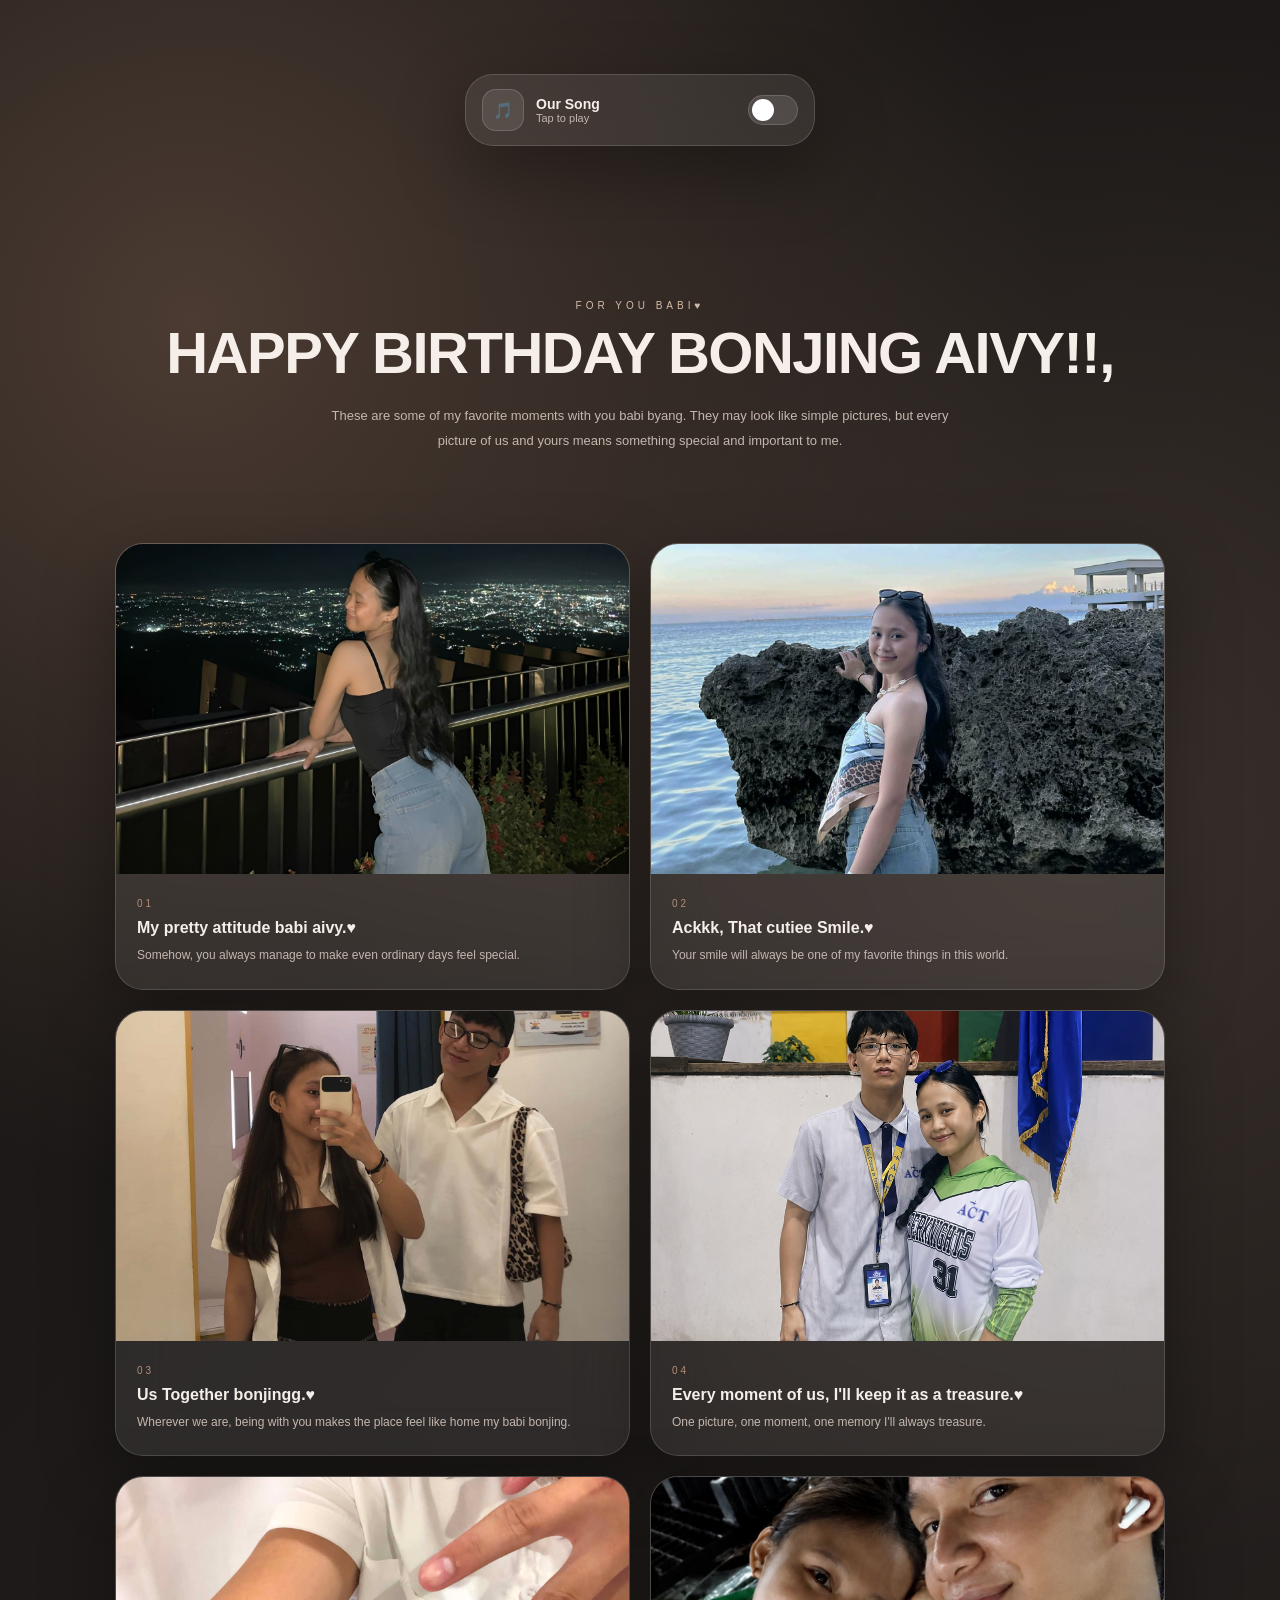
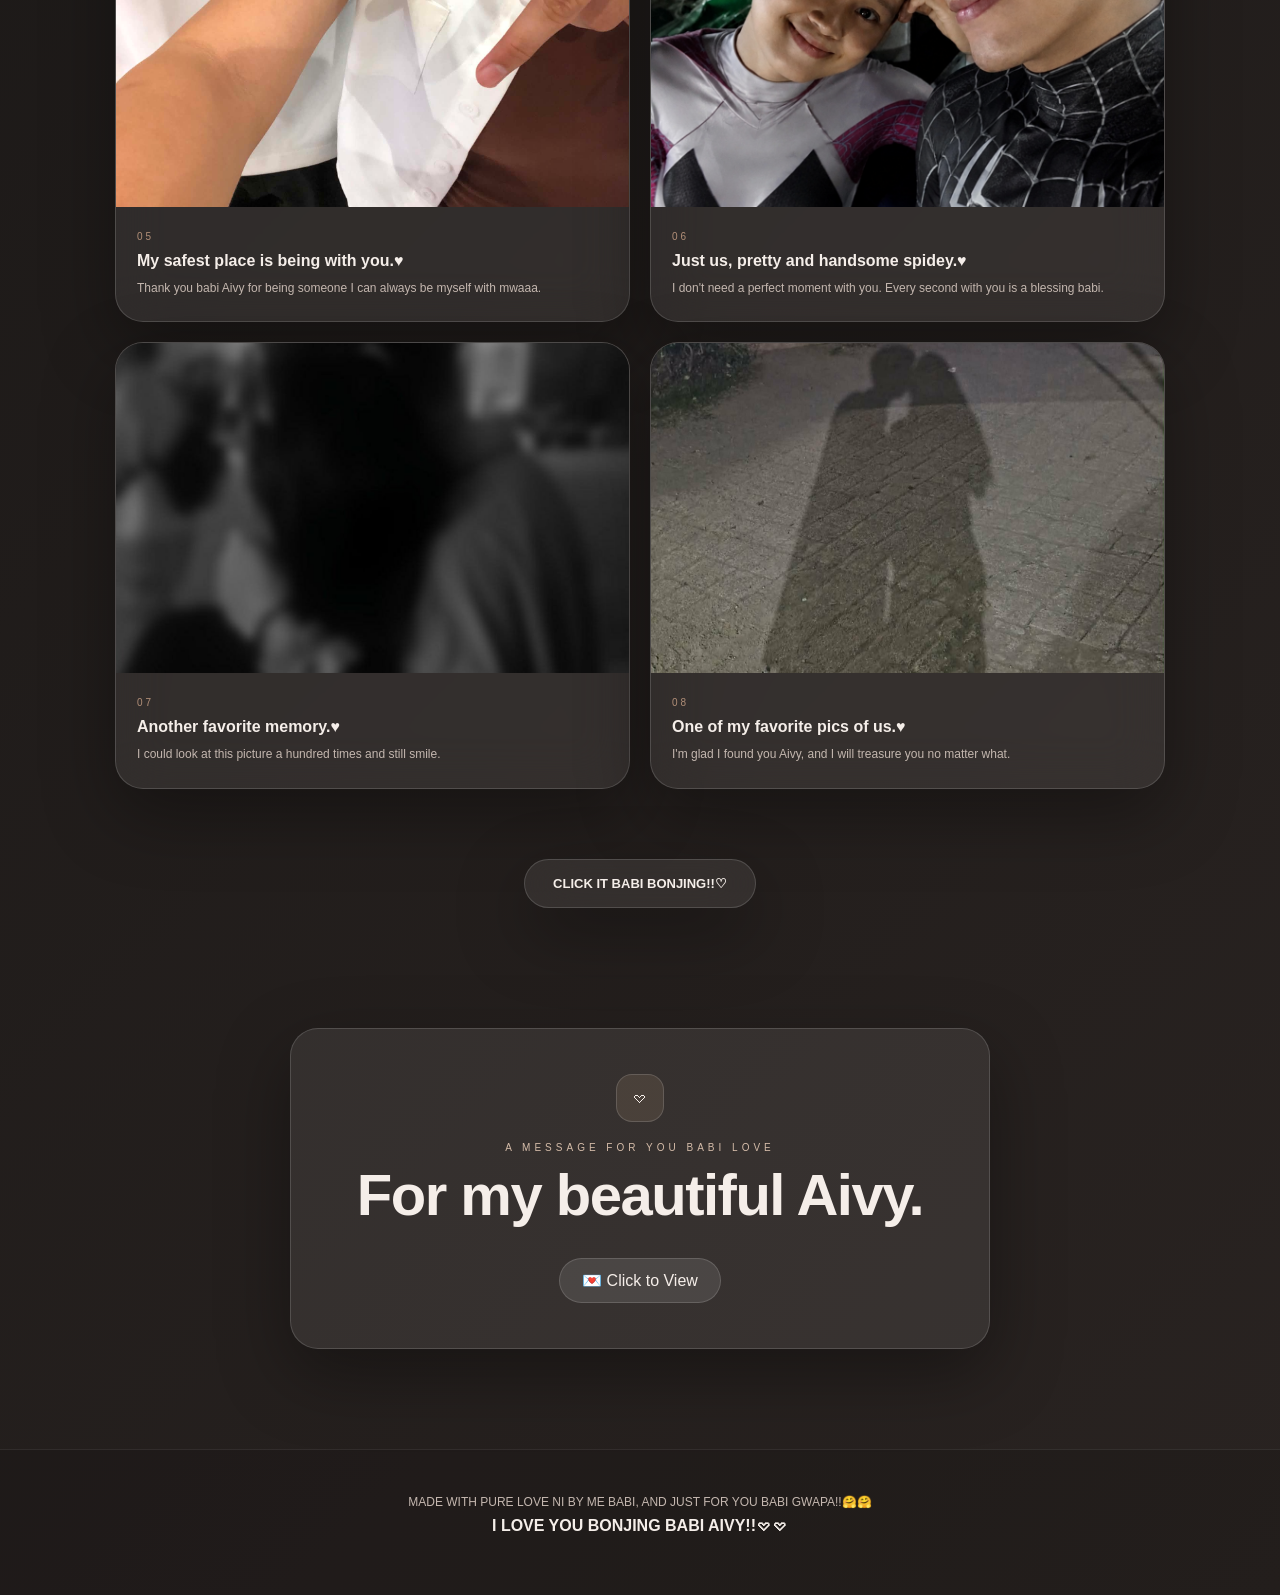
==== dylan_index.html @ 28d7b329 "Update dylan_index.html" ====
<!DOCTYPE html>
<html lang="en">

<head>

    <meta charset="UTF-8">

    <meta name="viewport"
          content="width=device-width, initial-scale=1.0">

    <title>For My Love ❤️</title>

    <link rel="stylesheet" href="style.css">

</head>


<body>

    <!-- FLOATING DECORATIONS -->
    <div class="hearts"></div>
    <div class="flowers"></div>
    <div class="petals"></div>


    <!-- MUSIC -->
    <section class="hero">

        <div class="music-card">

            <div class="music-info">

                <div class="music-icon">
                    🎵
                </div>

                <div class="music-text">

                    <span class="music-label">
                        Our Song
                    </span>

                    <span id="musicStatus"
                          class="music-status">
                        Tap to play
                    </span>

                </div>

            </div>


            <button
                type="button"
                id="musicToggle"
                class="music-toggle"
                aria-label="Play music">

                <span class="toggle-circle"></span>

            </button>

        </div>


        <audio id="music" loop preload="auto">

            <source
                src="palayo_sa_mundo.mp3"
                type="audio/mpeg">

        </audio>

    </section>


    <!-- INTRO -->
    <section class="intro">

        <p class="section-label">
            FOR YOU BABI♥
        </p>


        <h2>
            HAPPY BIRTHDAY BONJING AIVY!!,<br>
            
        </h2>


        <p>
            These are some of my favorite moments with you babi byang.
            They may look like simple pictures, but every picture of us and yours
            means something special and important to me.
        </p>

    </section>


    <!-- MAIN GALLERY -->
    <section class="gallery-section">

        <div class="gallery">


            <article class="photo-card">

                <img src="image8.jpg"
                     alt="Our memory">

                <div class="photo-info">

                    <span>01</span>

                    <h3>
                        My pretty attitude babi aivy.♥
                    </h3>

                    <p>
                        Somehow, you always manage to make even ordinary
                        days feel special.
                    </p>

                </div>

            </article>


            <article class="photo-card">

                <img src="image9.jpeg"
                     alt="Our memory">

                <div class="photo-info">

                    <span>02</span>

                    <h3>
                        Ackkk, That cutiee Smile.♥
                    </h3>

                    <p>
                        Your smile will always be one of my favorite
                        things in this world.
                    </p>

                </div>

            </article>


            <article class="photo-card">

                <img src="image5.jpeg"
                     alt="Our memory">

                <div class="photo-info">

                    <span>03</span>

                    <h3>
                        Us Together bonjingg.♥
                    </h3>

                    <p>
                        Wherever we are, being with you makes the place
                        feel like home my babi bonjing.
                    </p>

                </div>

            </article>


            <article class="photo-card">

                <img src="image2.png"
                     alt="Our memory">

                <div class="photo-info">

                    <span>04</span>

                    <h3>
                        Every moment of us,
                        I'll keep it as a treasure.♥
                    </h3>

                    <p>
                        One picture, one moment, one memory
                        I'll always treasure.
                    </p>

                </div>

            </article>


            <article class="photo-card">

                <img src="image4.jpeg"
                     alt="Our memory">

                <div class="photo-info">

                    <span>05</span>

                    <h3>
                        My safest place is being with you.♥
                    </h3>

                    <p>
                        Thank you babi Aivy for being someone
                        I can always be myself with mwaaa.
                    </p>

                </div>

            </article>


            <article class="photo-card">

                <img src="image1.png"
                     alt="Our memory">

                <div class="photo-info">

                    <span>06</span>

                    <h3>
                        Just us, pretty and handsome spidey.♥
                    </h3>

                    <p>
                        I don't need a perfect moment with you.
                        Every second with you is a blessing babi.
                    </p>

                </div>

            </article>


            <article class="photo-card">

                <img src="image6.jpeg"
                     alt="Our memory">

                <div class="photo-info">

                    <span>07</span>

                    <h3>
                        Another favorite memory.♥
                    </h3>

                    <p>
                        I could look at this picture
                        a hundred times and still smile.
                    </p>

                </div>

            </article>


            <article class="photo-card">

                <img src="image7.jpeg"
                     alt="Our memory">

                <div class="photo-info">

                    <span>08</span>

                    <h3>
                        One of my favorite pics of us.♥
                    </h3>

                    <p>
                        I'm glad I found you Aivy, and I will
                        treasure you no matter what.
                    </p>

                </div>

            </article>


        </div>

    </section>


    <!-- VIEW MEMORIES BUTTON -->
    <section class="memory-button-section">

        <button
            type="button"
            class="view-memories-btn"
            id="viewMemoriesBtn">

            CLICK IT BABI BONJING!!♡

        </button>

    </section>


    <!-- MEMORY COLLAGE POPUP -->
    <div class="memory-popup"
         id="memoryPopup">

        <div class="memory-popup-card">

            <button
                type="button"
                class="memory-close"
                id="memoryClose">

                ×

            </button>


            <p class="memory-label">
                HAPPY BIRTHDAY BABI🎉🎉🥳🥳✨✨
            </p>


            <h2>
                JUST FOR YOU GWAPA!!
            </h2>


            <div class="memory-collage">


                <img
                    src="image10.jpeg"
                    alt="Memory 1"
                    data-title="JUST US BOTH BEING HOT AND CUTE BABI MWEHEHE!♡"
                    data-message="Every picture of us both babi becomes a beautiful memory with you po, and I will always treasure the memories that we create together babi.">


                <img
                    src="image11.jpeg"
                    alt="Memory 2"
                    data-title="MY CUTE TALENTED LITTLE DANCERIST BABY AIVY BABI BONJING!♡"
                    data-message="You're so cutee here babi with the little peace sign HAHAHAHA kagigil aping ueyyy mwaa may our son and daughters gain your cuteness and kabuyag babi!!">


                <img
                    src="image12.jpg"
                    alt="Memory 3"
                    data-title="ONE OF MY FAVORITE PIC OF US BOTH DEAR!♡"
                    data-message="No matter where we are or what we are doing babi, being with you always feels genuine, peaceful and complete palangga mwaaa I love you!!">

                <img
                    src="image13.png"
                    alt="Memory 4"
                    data-title="ONE OF MY FAV PIC OF YOU AS A BABY BABI HUHU!! ♡"
                    data-message="You're so adorable and tiny here babi huhu. Hueyy kagigil mwaaa, cute uy buyag!!">


                <img
                    src="image14.png"
                    alt="Memory 5"
                    data-title="MY CUTIEE BONJING BABII HUHU!! ♡"
                    data-message="Awwwww that small shy rubbing sa iyang hands huhu. Cute nimo Aivy byang ueyyy until now samot ka buyag akong asawa mwaaa. Stay cute, positive, kind and beautiful heart babi. I love you very muchieee babii. HAPPY BIRTHDAY GWAPAA BONJING BYANG, enjoy your 20th birthday babi!!">


            </div>

        </div>

    </div>


    <!-- EXPANDED IMAGE VIEWER -->
    <div class="image-viewer"
         id="imageViewer">

        <div class="image-viewer-card">


            <button
                type="button"
                class="image-viewer-close"
                id="imageViewerClose">

                ×

            </button>


            <!-- FULL IMAGE -->
            <div class="expanded-image-area">

                <img
                    id="expandedImage"
                    src=""
                    alt="Memory">

            </div>


            <!-- LETTER -->
            <div class="expanded-letter">

                <p class="expanded-label">
                    A LITTLE MEMORY
                </p>


                <h2 id="expandedTitle">
                    Our Memory ♡
                </h2>


                <p id="expandedMessage"></p>


                <div class="letter-heart">
                    ♥
                </div>


                <span class="letter-sign">
                    Forever & Always ka kissan babi mwaa!!
                </span>

            </div>


        </div>

    </div>


    <!-- LOVE MESSAGE -->
    <section class="love-section">

        <details class="love-card">

            <summary class="love-preview">

                <div class="heart-icon">
                    𖹭
                </div>


                <p class="section-label">
                    A MESSAGE FOR YOU BABI LOVE
                </p>


                <h2>
                    For my beautiful Aivy.
                </h2>


                <span class="view-letter">
                    💌 Click to View
                </span>

            </summary>


            <div class="letter-content">

                <p>
                    Thank you for every laugh, every conversation,
                    every little moments, and every memory we've made babi know that every moments we had
                    matters to me as much as you matter to me gwapa babii mwaaaa!!!
                    Every obstacle we've been through and every argument
                    we choose to let go of kasi we love us so much and we chose our love over our pride,
                    I am proud of us both babi love so muchieeee.🌸🤗
                </p>


                <p>
                    Know that my biggest and proudest thing I did this year was to
                    reach out my feelings to you and I'm glad I found you Aivy byang gwapa.💋💋
                </p>


                <p>
                    I don't know what the future will look like babi love,
                    but I know that I want to keep learning, growing and
                    making beautiful memories with you.🌸🌸
                </p>


                <p>
                    Stay kind and genuine saimong self babi.
                    Keep chasing your goals, and throughout your highest
                    and lowest moments, your family, friends and especially
                    ako will always be there for you.🌸🌸🤗🤗💋💋
                </p>


                <p class="final-love">

                    <strong>
                        I LOVE YOUUUUU BABIIII.🤍🤍🤗🤗
                    </strong>

                </p>

            </div>

        </details>

    </section>


    <!-- FOOTER -->
    <footer>

        <p>
            MADE WITH PURE LOVE NI BY ME BABI, AND JUST FOR YOU BABI GWAPA!!🤗🤗
        </p>


        <span>
            I LOVE YOU BONJING BABI AIVY!!𖹭𖹭
        </span>

    </footer>


    <script src="script.js"></script>

</body>
    </html>
---- style.css ----
/* =========================================
   iOS BROWN LIQUID GLASS
========================================= */

:root {
    --bg: #171514;
    --bg2: #292321;

    --glass: rgba(255, 255, 255, .08);
    --glass-light: rgba(255, 255, 255, .13);
    --border: rgba(255, 255, 255, .15);

    --brown: #b28f78;
    --brown-light: #d5bca9;

    --text: #f5eee9;
    --muted: #c4b7af;

    --shadow: 0 25px 70px rgba(0, 0, 0, .35);
}


/* RESET */

* {
    box-sizing: border-box;
}

html {
    scroll-behavior: smooth;
}

body {
    margin: 0;
    overflow-x: hidden;

    color: var(--text);

    font-family:
        -apple-system,
        BlinkMacSystemFont,
        "SF Pro Display",
        "SF Pro Text",
        "Segoe UI",
        sans-serif;

    background:
        radial-gradient(circle at 15% 10%, #4b3b32 0, transparent 28%),
        radial-gradient(circle at 85% 25%, #39302b 0, transparent 30%),
        linear-gradient(135deg, var(--bg), var(--bg2));
}


/* =========================================
   MUSIC
========================================= */

.hero {
    min-height: 220px;

    display: flex;
    align-items: center;
    justify-content: center;

    padding: 30px 20px;
}

.music-card {
    width: min(350px, 100%);

    display: flex;
    align-items: center;
    justify-content: space-between;

    padding: 14px 16px;

    background: var(--glass);

    border: 1px solid var(--border);
    border-radius: 28px;

    backdrop-filter: blur(30px);
    -webkit-backdrop-filter: blur(30px);

    box-shadow: var(--shadow);
}

.music-info {
    display: flex;
    align-items: center;
    gap: 12px;
}

.music-icon {
    width: 42px;
    height: 42px;

    display: grid;
    place-items: center;

    background: rgba(255, 255, 255, .1);

    border: 1px solid var(--border);
    border-radius: 14px;
}

.music-text {
    display: flex;
    flex-direction: column;
}

.music-label {
    font-size: 14px;
    font-weight: 600;
}

.music-status {
    font-size: 11px;
    color: var(--muted);
}

.music-toggle {
    position: relative;

    width: 50px;
    height: 30px;

    padding: 0;

    border: 1px solid var(--border);
    border-radius: 30px;

    background: rgba(255, 255, 255, .12);

    cursor: pointer;

    transition: background .3s ease;
}

.toggle-circle {
    position: absolute;

    top: 3px;
    left: 3px;

    width: 22px;
    height: 22px;

    background: white;

    border-radius: 50%;

    transition:
        transform .35s cubic-bezier(.34, 1.56, .64, 1);
}

.music-toggle.active {
    background: var(--brown);
}

.music-toggle.active .toggle-circle {
    transform: translateX(20px);
}


/* =========================================
   INTRO
========================================= */

.intro {
    padding: 80px 20px 60px;
    text-align: center;
}

.section-label {
    margin: 0 0 12px;

    font-size: 10px;
    letter-spacing: 4px;

    color: var(--brown-light);
}

.intro h2,
.love-card h2 {
    margin: 0 auto 20px;

    font-size: clamp(36px, 7vw, 58px);
    font-weight: 700;

    letter-spacing: -1.5px;
    line-height: 1.05;
}

.intro > p:last-child {
    max-width: 650px;

    margin: auto;

    font-size: 13px;
    line-height: 1.9;

    color: var(--muted);
}


/* =========================================
   MAIN GALLERY
========================================= */

.gallery-section {
    padding: 30px 20px 70px;
}

.gallery {
    width: min(1050px, 100%);
    margin: auto;

    display: grid;
    grid-template-columns: repeat(2, 1fr);

    gap: 20px;
}

.photo-card {
    overflow: hidden;

    background: var(--glass);

    border: 1px solid var(--border);
    border-radius: 28px;

    backdrop-filter: blur(25px);

    box-shadow: var(--shadow);

    transition:
        transform .4s cubic-bezier(.34, 1.56, .64, 1),
        background .3s ease;
}

.photo-card:hover {
    transform: translateY(-6px) scale(1.01);
    background: var(--glass-light);
}

.photo-card img {
    display: block;

    width: 100%;
    height: 330px;

    object-fit: cover;

    transition: transform .5s ease;
}

.photo-card:hover img {
    transform: scale(1.03);
}

.photo-info {
    padding: 19px 21px 23px;
}

.photo-info > span {
    font-size: 10px;
    letter-spacing: 3px;
    color: var(--brown);
}

.photo-info h3 {
    margin: 8px 0;
    font-size: 16px;
}

.photo-info p {
    margin: 0;

    font-size: 12px;
    line-height: 1.7;

    color: var(--muted);
}


/* =========================================
   BUTTON
========================================= */

.memory-button-section {
    display: flex;
    justify-content: center;

    padding: 0 20px 80px;
}

.view-memories-btn {
    padding: 16px 28px;

    border: 1px solid var(--border);
    border-radius: 50px;

    background: var(--glass);

    color: var(--text);

    font-family: inherit;
    font-size: 13px;
    font-weight: 600;

    cursor: pointer;

    backdrop-filter: blur(25px);

    box-shadow: var(--shadow);

    transition:
        transform .35s cubic-bezier(.34, 1.56, .64, 1),
        background .3s ease;
}

.view-memories-btn:hover,
.view-memories-btn:active {
    transform: scale(1.04);
    background: var(--glass-light);
}


/* =========================================
   MEMORY POPUP
========================================= */

.memory-popup {
    position: fixed;

    inset: 0;

    z-index: 9999;

    display: flex;
    align-items: center;
    justify-content: center;

    padding: 20px;

    background: rgba(8, 7, 6, .75);

    backdrop-filter: blur(18px);

    opacity: 0;
    visibility: hidden;

    transition:
        opacity .35s ease,
        visibility .35s ease;
}

.memory-popup.show {
    opacity: 1;
    visibility: visible;
}

.memory-popup-card {
    position: relative;

    width: min(700px, 100%);
    max-height: 90vh;

    overflow-y: auto;

    padding: 35px 25px;

    text-align: center;

    background:
        linear-gradient(
            135deg,
            rgba(65, 57, 52, .96),
            rgba(38, 33, 30, .98)
        );

    border: 1px solid var(--border);

    border-radius: 32px;

    box-shadow: 0 30px 90px rgba(0, 0, 0, .65);

    transform: scale(.92) translateY(25px);

    transition:
        transform .55s cubic-bezier(.34, 1.56, .64, 1);
}

.memory-popup.show .memory-popup-card {
    transform: scale(1) translateY(0);
}

.memory-popup-card h2 {
    margin: 8px 0 30px;

    font-size: clamp(30px, 6vw, 48px);
    font-weight: 700;

    letter-spacing: -1px;
}

.memory-label {
    margin: 0;

    font-size: 9px;
    letter-spacing: 4px;

    color: var(--brown-light);
}

.memory-close,
.image-viewer-close {
    position: absolute;

    width: 42px;
    height: 42px;

    border: 1px solid var(--border);
    border-radius: 50%;

    background: rgba(255, 255, 255, .1);

    color: white;

    font-size: 26px;

    cursor: pointer;

    transition:
        transform .35s cubic-bezier(.34, 1.56, .64, 1),
        background .25s ease;
}

.memory-close {
    top: 14px;
    right: 14px;
}

.memory-close:hover,
.image-viewer-close:hover {
    transform: scale(1.08);
    background: rgba(255, 255, 255, .18);
}


/* =========================================
   MEMORY COLLAGE
========================================= */

.memory-collage {
    display: grid;

    grid-template-columns: repeat(3, 1fr);

    gap: 10px;
}

.memory-collage img {
    width: 100%;
    height: 155px;

    display: block;

    object-fit: cover;

    border-radius: 22px;

    cursor: pointer;

    box-shadow: 0 8px 25px rgba(0, 0, 0, .25);

    transition:
        transform .4s cubic-bezier(.34, 1.56, .64, 1),
        filter .3s ease;
}

.memory-collage img:hover {
    transform: scale(1.04);
    filter: brightness(1.08);
}

.memory-collage img:first-child {
    grid-column: span 2;
}

.memory-collage img:nth-child(4) {
    grid-column: span 2;
}


/* =========================================
   EXPANDED IMAGE VIEWER
========================================= */

.image-viewer {
    position: fixed;

    inset: 0;

    z-index: 10000;

    display: flex;
    align-items: center;
    justify-content: center;

    padding: 25px;

    background: rgba(5, 5, 5, .78);

    backdrop-filter: blur(28px);

    opacity: 0;
    visibility: hidden;

    transition:
        opacity .35s ease,
        visibility .35s ease;
}

.image-viewer.show {
    opacity: 1;
    visibility: visible;
}


/* iOS STYLE EXPANDED CARD */

.image-viewer-card {
    position: relative;

    width: min(1050px, 100%);
    max-height: 90vh;

    display: grid;

    grid-template-columns:
        minmax(0, 1.2fr)
        minmax(300px, .8fr);

    overflow: hidden;

    background:
        linear-gradient(
            135deg,
            rgba(70, 61, 56, .98),
            rgba(34, 30, 28, .98)
        );

    border: 1px solid rgba(255, 255, 255, .16);

    border-radius: 32px;

    box-shadow:
        0 35px 110px rgba(0, 0, 0, .75);

    transform:
        scale(.88)
        translateY(35px);

    transition:
        transform .55s cubic-bezier(.22, 1.35, .36, 1);
}

.image-viewer.show .image-viewer-card {
    transform:
        scale(1)
        translateY(0);
}


/* FULL IMAGE */

.expanded-image-area {
    min-height: 450px;

    display: flex;

    align-items: center;
    justify-content: center;

    padding: 16px;

    background: rgba(0, 0, 0, .2);
}

.expanded-image-area img {
    width: 100%;
    height: 100%;

    max-height: 84vh;

    object-fit: contain;

    border-radius: 24px;

    opacity: 0;
    transform: scale(.96);

    transition:
        opacity .35s ease,
        transform .5s cubic-bezier(.34, 1.56, .64, 1);
}

.image-viewer.show .expanded-image-area img {
    opacity: 1;
    transform: scale(1);
}


/* =========================================
   RIGHT SIDE LETTER
========================================= */

.expanded-letter {
    display: flex;

    flex-direction: column;
    justify-content: center;

    padding: 45px 40px;

    text-align: left;

    background:
        linear-gradient(
            180deg,
            rgba(255, 255, 255, .06),
            rgba(255, 255, 255, .01)
        );

    opacity: 0;
    transform: translateX(25px);

    transition:
        opacity .4s ease .1s,
        transform .5s cubic-bezier(.22, 1.2, .36, 1) .1s;
}

.image-viewer.show .expanded-letter {
    opacity: 1;
    transform: translateX(0);
}

.expanded-label {
    margin: 0 0 15px;

    font-size: 9px;
    font-weight: 600;

    letter-spacing: 4px;

    color: var(--brown-light);
}

.expanded-letter h2 {
    margin: 0 0 20px;

    font-size: clamp(28px, 4vw, 45px);
    font-weight: 700;

    letter-spacing: -1px;
    line-height: 1.1;
}

.expanded-letter p:not(.expanded-label) {
    margin: 0;

    font-size: 13px;
    line-height: 1.9;

    color: var(--muted);
}

.letter-heart {
    margin-top: 25px;

    font-size: 25px;

    color: #e8d3c5;
}

.letter-sign {
    margin-top: 10px;

    font-size: 14px;
    font-weight: 500;

    color: var(--text);
}

.image-viewer-close {
    top: 16px;
    right: 16px;

    z-index: 10;

    background: rgba(20, 20, 20, .7);
}


/* =========================================
   LOVE MESSAGE
========================================= */

.love-section {
    padding: 40px 20px 100px;
}

.love-card {
    width: min(700px, 100%);

    margin: auto;

    padding: 45px 35px;

    text-align: center;

    background: var(--glass);

    border: 1px solid var(--border);

    border-radius: 28px;

    box-shadow: var(--shadow);
}

.love-preview {
    cursor: pointer;
    list-style: none;
}

.love-preview::-webkit-details-marker {
    display: none;
}

.heart-icon {
    width: 48px;
    height: 48px;

    display: grid;
    place-items: center;

    margin: 0 auto 20px;

    background: rgba(155, 128, 108, .2);

    border: 1px solid var(--border);
    border-radius: 16px;
}

.view-letter {
    display: inline-block;

    margin-top: 12px;

    padding: 12px 22px;

    border: 1px solid var(--border);
    border-radius: 50px;

    background: rgba(255, 255, 255, .1);
}

.letter-content {
    max-width: 600px;

    margin: 30px auto 0;

    text-align: left;
}

.letter-content p {
    font-size: 13px;

    line-height: 1.9;

    color: var(--muted);
}

.final-love {
    text-align: center;
    color: var(--text) !important;
}


/* =========================================
   FOOTER
========================================= */

footer {
    padding: 45px 20px 60px;

    text-align: center;

    background: rgba(0, 0, 0, .15);

    border-top:
        1px solid rgba(255, 255, 255, .08);
}

footer p {
    margin: 0 0 8px;

    font-size: 12px;

    color: var(--muted);
}

footer span {
    font-size: 16px;
    font-weight: 600;
}


/* =========================================
   FLOATING DECORATIONS
========================================= */

.flowers,
.hearts,
.petals {
    position: fixed;

    inset: 0;

    overflow: hidden;

    pointer-events: none;
}

.flowers {
    z-index: 20;
}

.hearts {
    z-index: 9;
}

.petals {
    z-index: 8;
}

.flower {
    position: absolute;

    top: -40px;

    color: rgba(220, 198, 184, .7);

    animation:
        flowerSnow linear forwards;
}

@keyframes flowerSnow {

    from {
        transform:
            translateY(-40px)
            rotate(0deg);
    }

    to {
        transform:
            translateY(110vh)
            rotate(360deg);

        opacity: 0;
    }

}

.hearts::before,
.hearts::after {
    content: "♡  ♥  ♡  ♥  ♡";

    position: absolute;

    width: 100%;

    font-size: 15px;

    letter-spacing: 65px;

    color: rgba(190, 155, 137, .4);

    animation:
        heartsFloat 18s linear infinite;
}

.hearts::before {
    top: -20px;
}

.hearts::after {
    top: -100px;

    animation-delay: -9s;

    opacity: .25;
}

@keyframes heartsFloat {

    from {
        transform: translateY(-20px);
    }

    to {
        transform: translateY(110vh);
    }

}

.petals::before,
.petals::after {
    content: "·  ✦  ·  ✧  ·  ✦";

    position: absolute;

    width: 100%;

    font-size: 13px;

    letter-spacing: 80px;

    color: rgba(220, 199, 187, .3);

    animation:
        petalsFall 13s linear infinite;
}

.petals::before {
    top: -30px;
}

.petals::after {
    top: -150px;

    animation-delay: -6s;

    opacity: .2;
}

@keyframes petalsFall {

    from {
        transform: translateY(-20px);
    }

    to {
        transform: translateY(110vh);
    }

}


/* =========================================
   MOBILE
========================================= */

@media (max-width: 700px) {

    .gallery {
        grid-template-columns: 1fr;
    }

    .photo-card img {
        height: 300px;
    }

    .memory-collage {
        grid-template-columns: repeat(2, 1fr);
    }

    .memory-collage img {
        height: 130px;
    }

    .memory-collage img:first-child,
    .memory-collage img:nth-child(4) {
        grid-column: span 1;
    }

    .image-viewer {
        padding: 12px;
    }

    .image-viewer-card {
        grid-template-columns: 1fr;

        max-height: 92vh;

        overflow-y: auto;

        border-radius: 28px;
    }

    .expanded-image-area {
        min-height: auto;

        padding: 12px;
    }

    .expanded-image-area img {
        max-height: 52vh;
    }

    .expanded-letter {
        padding: 28px 25px 35px;

        text-align: center;
    }

    .expanded-letter h2 {
        font-size: 30px;
    }

    .image-viewer-close {
        top: 12px;
        right: 12px;
    }

    .love-card {
        padding: 35px 22px;
    }

}
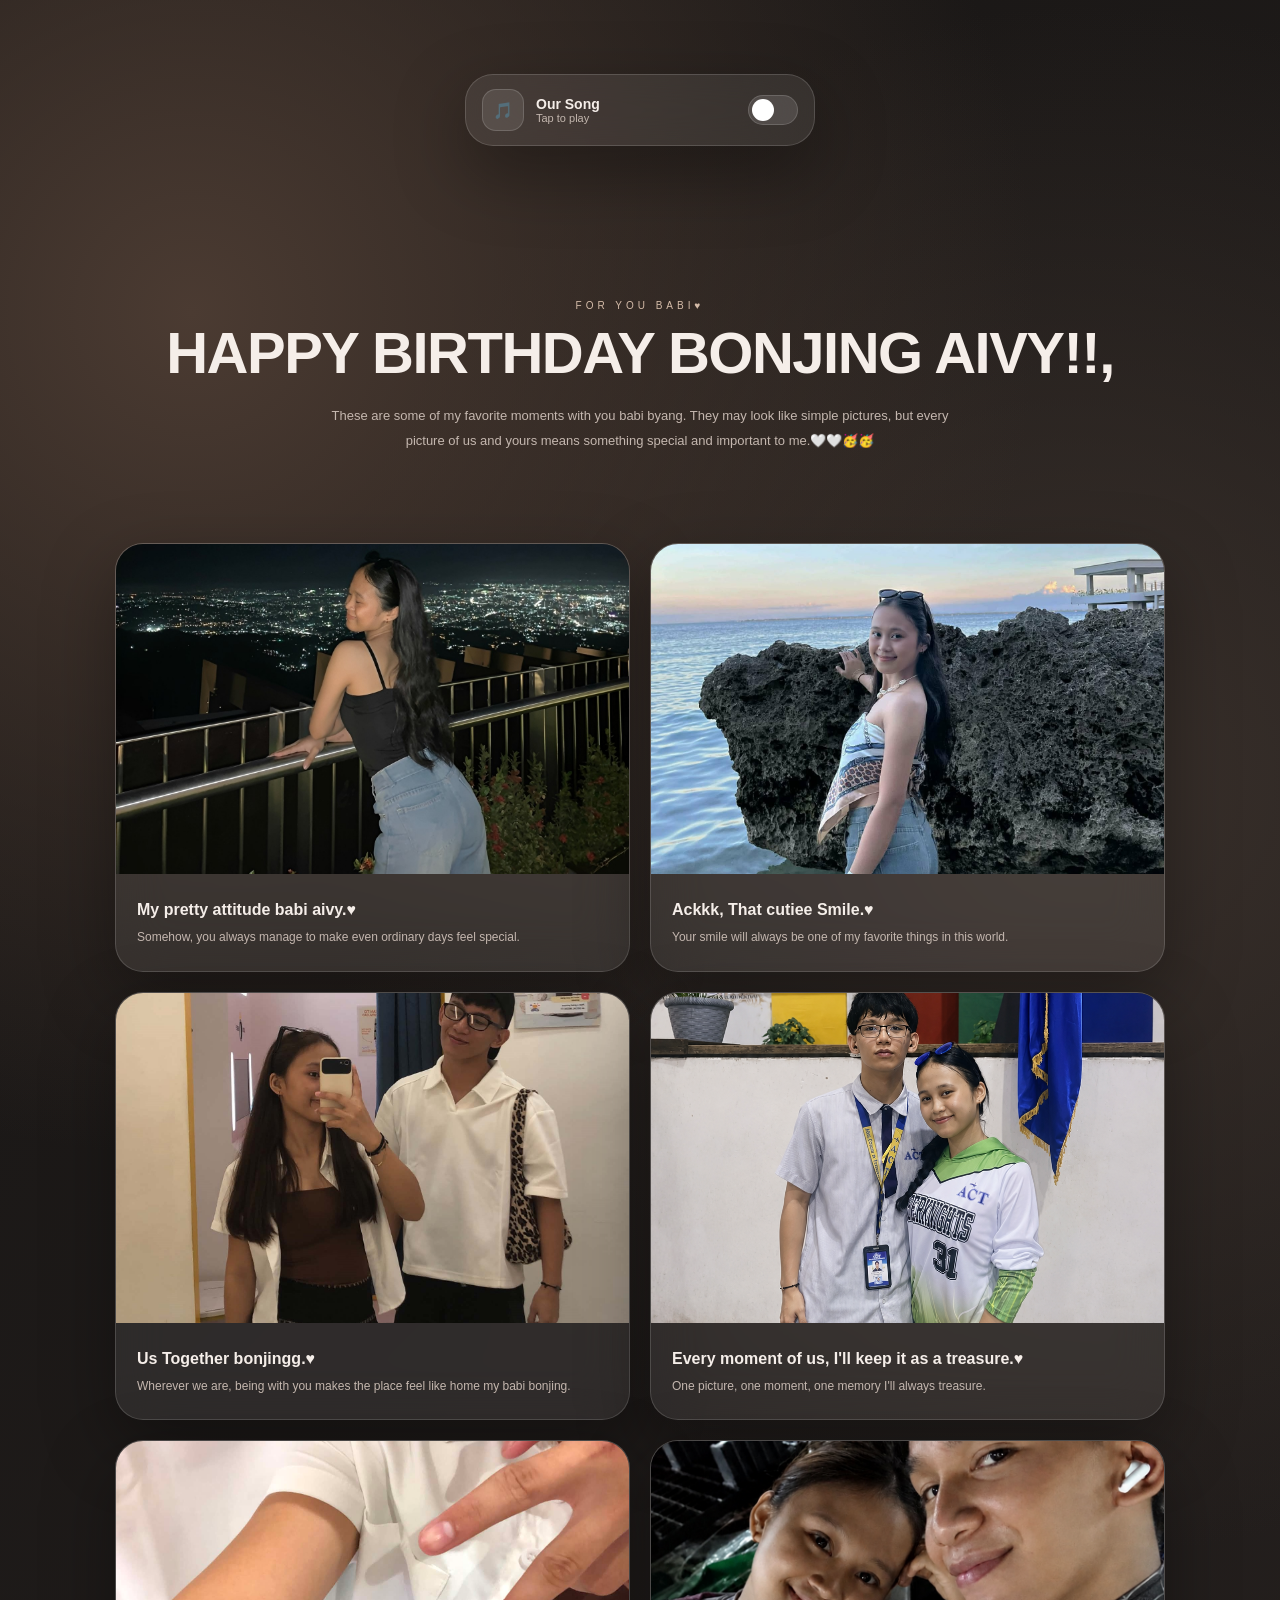
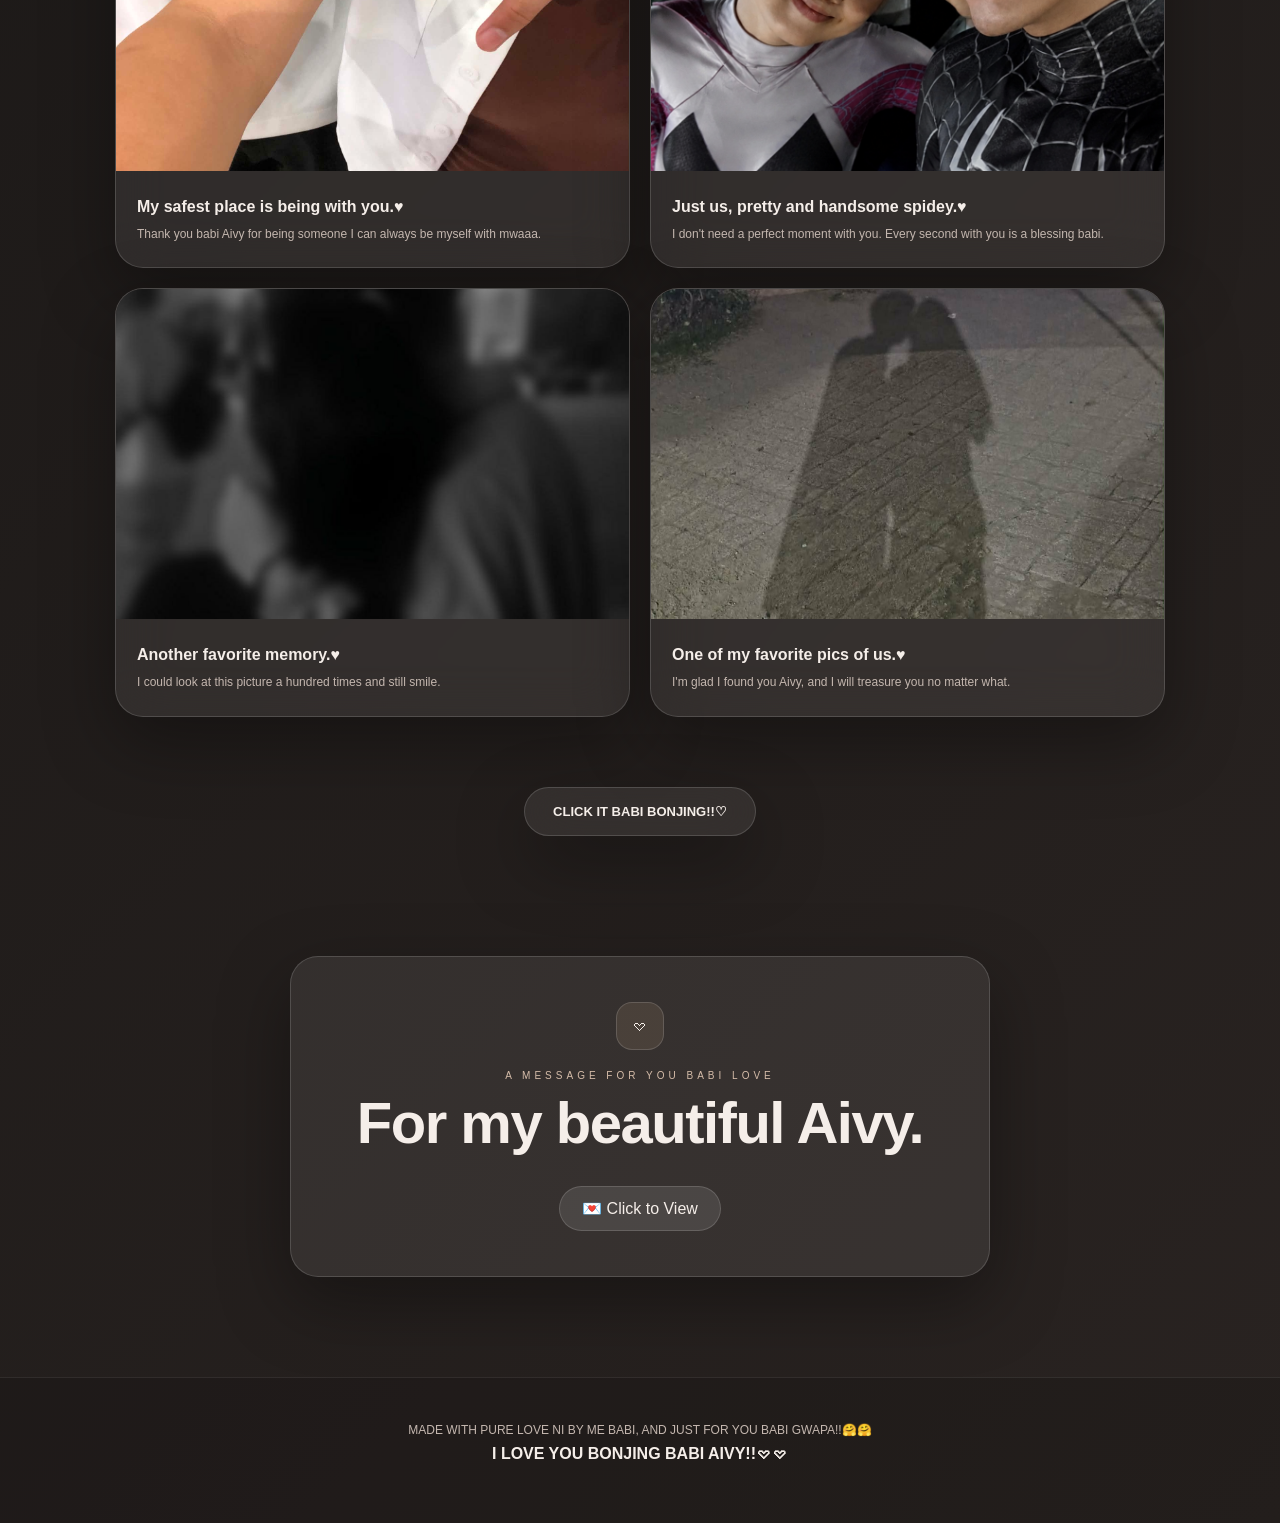
==== commit 3036996c: "Update dylan_index.html" ====
--- a/dylan_index.html
+++ b/dylan_index.html
@@ -91,7 +91,7 @@
         <p>
             These are some of my favorite moments with you babi byang.
             They may look like simple pictures, but every picture of us and yours
-            means something special and important to me.
+            means something special and important to me.🤍🤍🥳🥳
         </p>
 
     </section>
@@ -110,7 +110,7 @@
 
                 <div class="photo-info">
 
-                    <span>01</span>
+                    <span></span>
 
                     <h3>
                         My pretty attitude babi aivy.♥
@@ -133,7 +133,7 @@
 
                 <div class="photo-info">
 
-                    <span>02</span>
+                    <span></span>
 
                     <h3>
                         Ackkk, That cutiee Smile.♥
@@ -156,7 +156,7 @@
 
                 <div class="photo-info">
 
-                    <span>03</span>
+                    <span></span>
 
                     <h3>
                         Us Together bonjingg.♥
@@ -179,7 +179,7 @@
 
                 <div class="photo-info">
 
-                    <span>04</span>
+                    <span></span>
 
                     <h3>
                         Every moment of us,
@@ -203,7 +203,7 @@
 
                 <div class="photo-info">
 
-                    <span>05</span>
+                    <span></span>
 
                     <h3>
                         My safest place is being with you.♥
@@ -226,7 +226,7 @@
 
                 <div class="photo-info">
 
-                    <span>06</span>
+                    <span></span>
 
                     <h3>
                         Just us, pretty and handsome spidey.♥
@@ -249,7 +249,7 @@
 
                 <div class="photo-info">
 
-                    <span>07</span>
+                    <span></span>
 
                     <h3>
                         Another favorite memory.♥
@@ -272,7 +272,7 @@
 
                 <div class="photo-info">
 
-                    <span>08</span>
+                    <span></span>
 
                     <h3>
                         One of my favorite pics of us.♥
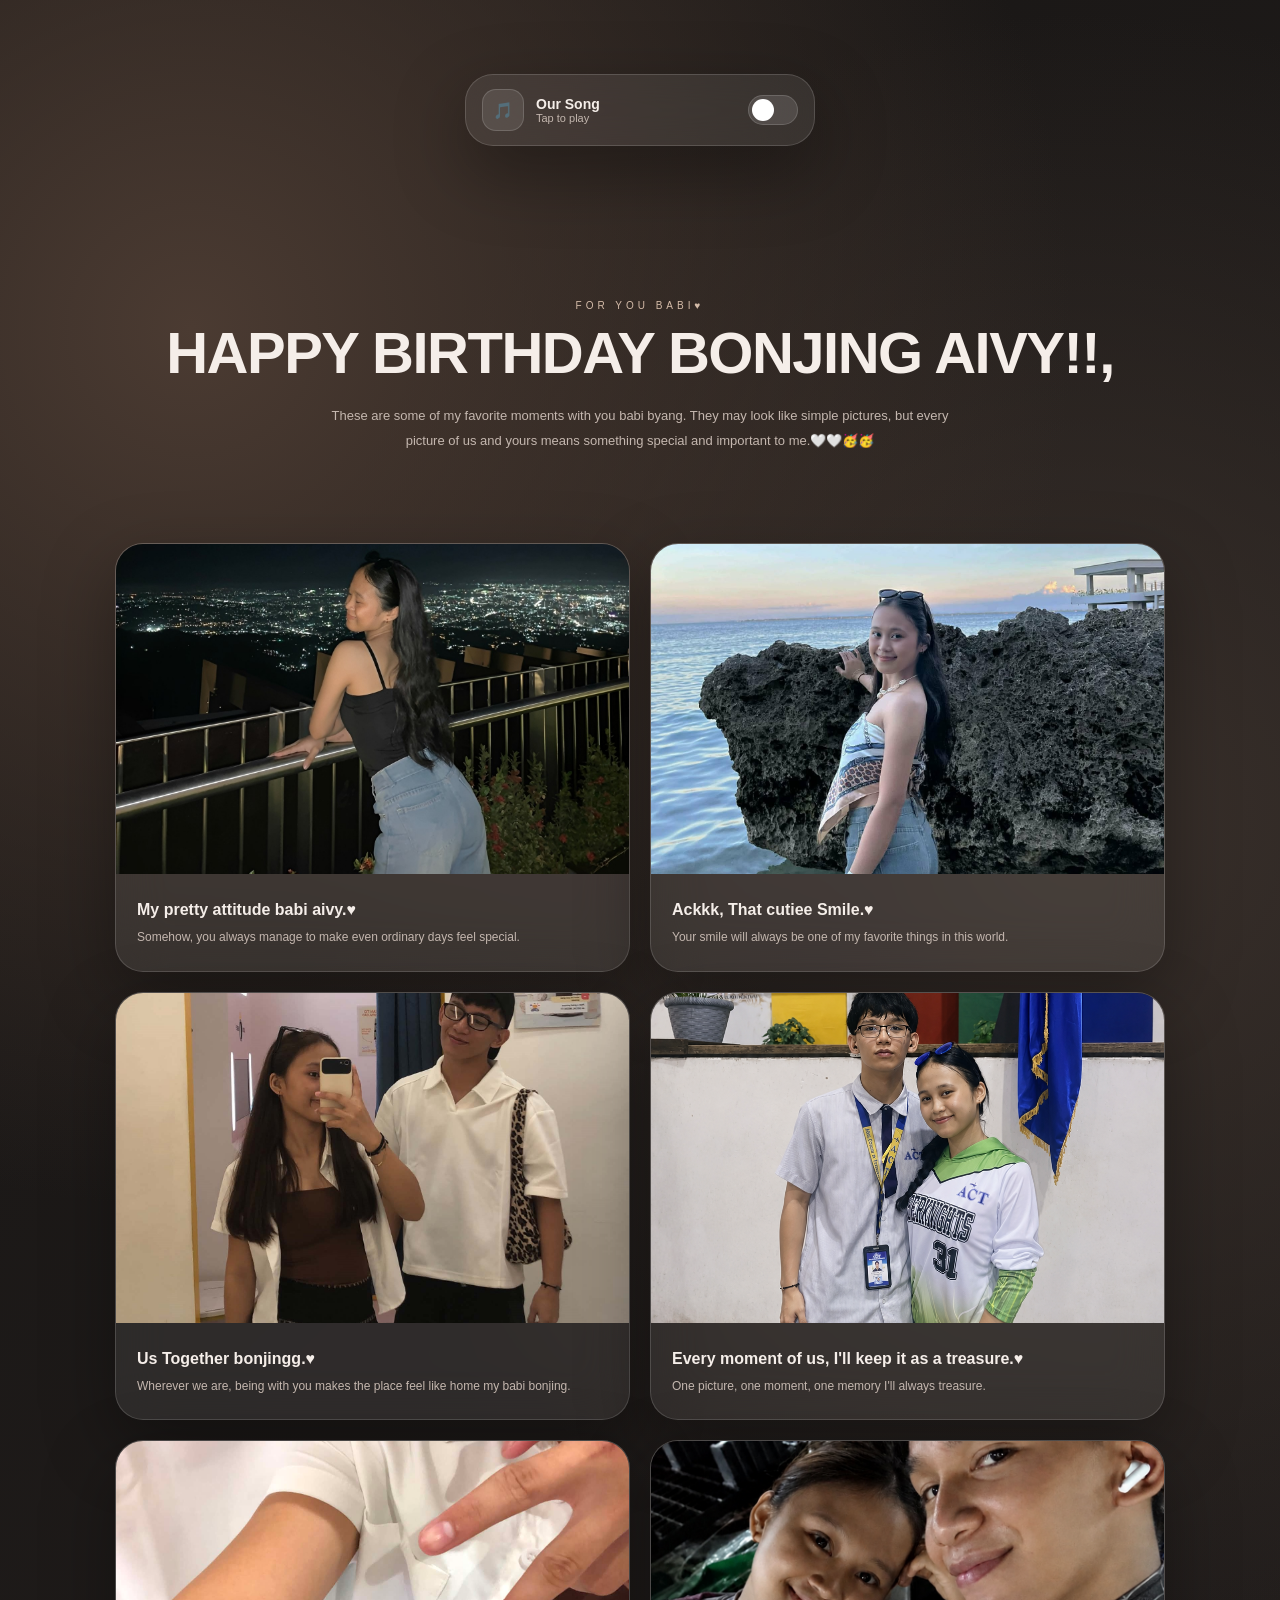
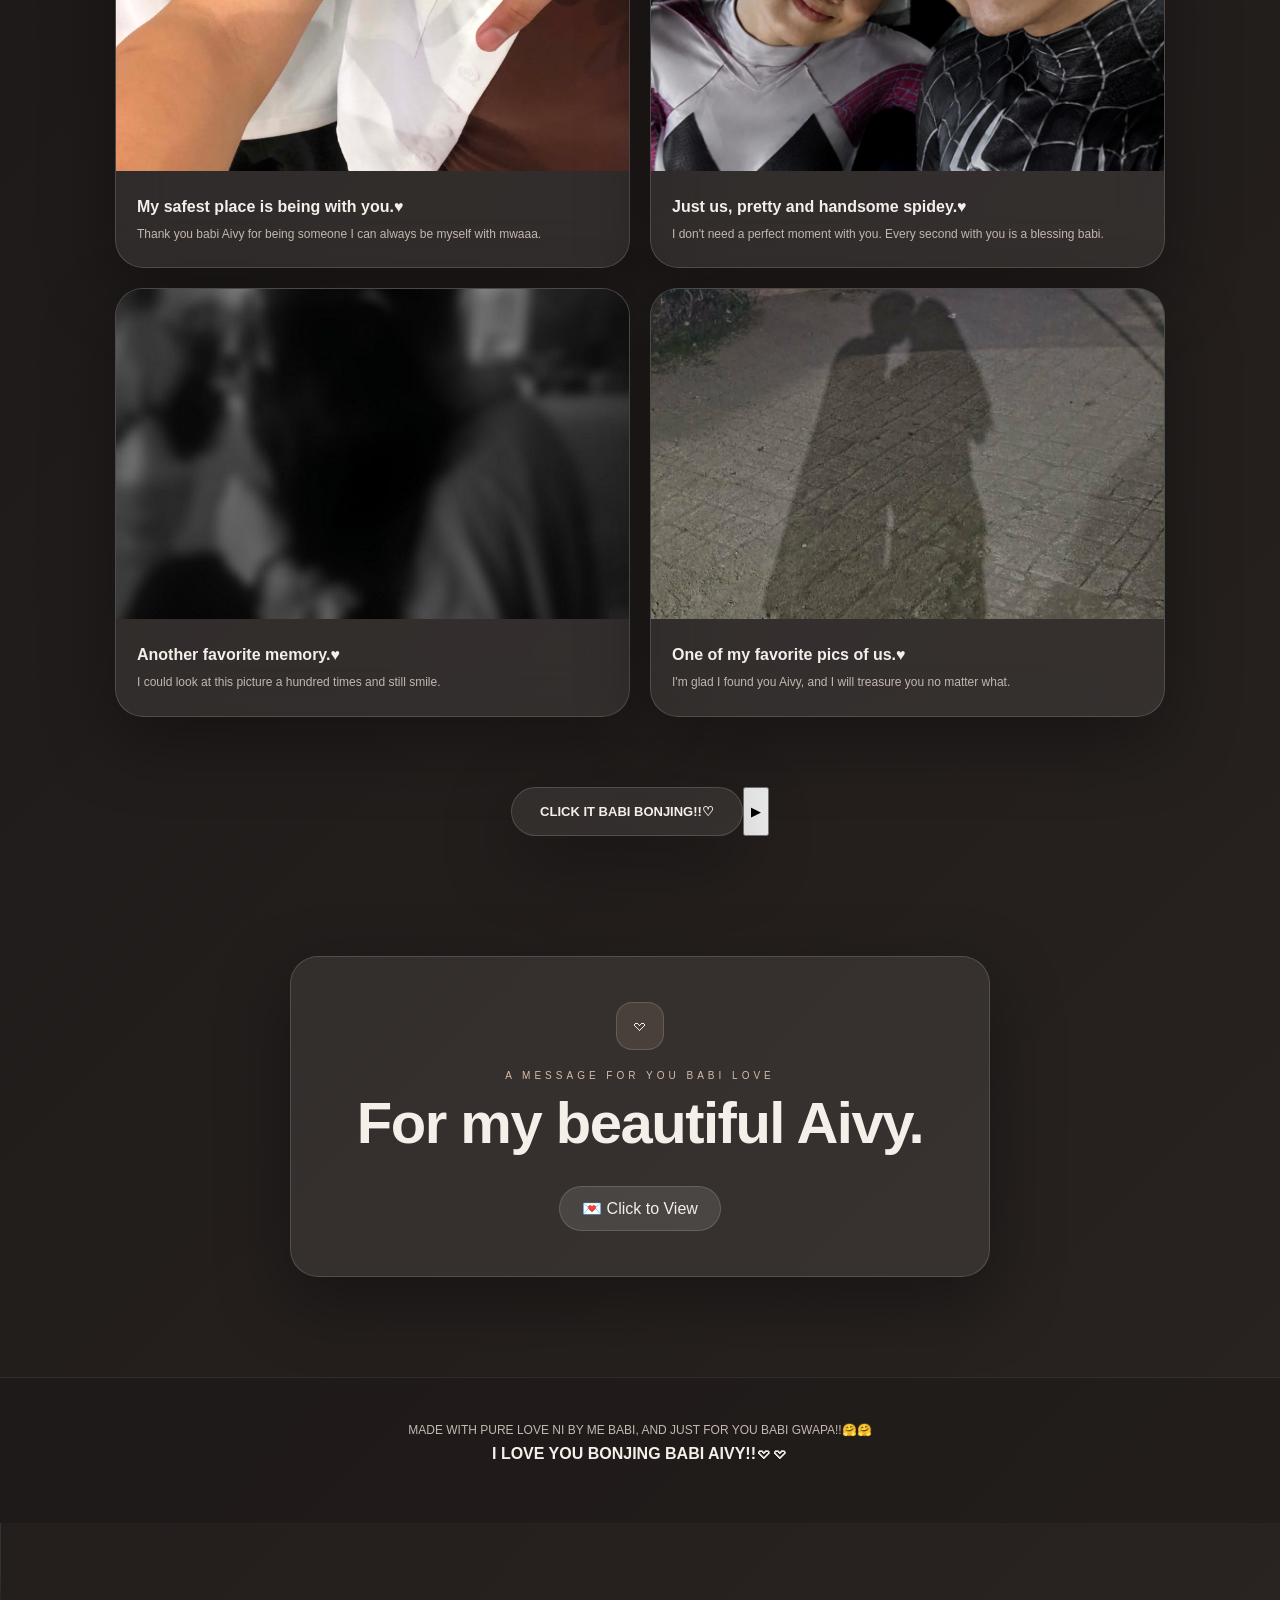
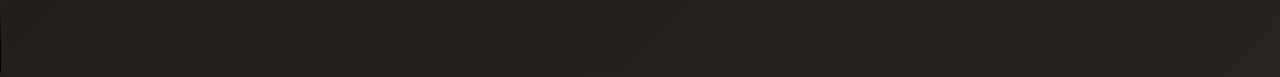
==== commit a4f87914: "Update dylan_index.html" ====
--- a/dylan_index.html
+++ b/dylan_index.html
@@ -1,4 +1,5 @@
 <!DOCTYPE html>
+
 <html lang="en">
 
 <head>
@@ -63,7 +64,9 @@
         </div>
 
 
-        <audio id="music" loop preload="auto">
+        <audio id="music"
+               loop
+               preload="auto">
 
             <source
                 src="palayo_sa_mundo.mp3"
@@ -84,7 +87,6 @@
 
         <h2>
             HAPPY BIRTHDAY BONJING AIVY!!,<br>
-            
         </h2>
 
 
@@ -105,8 +107,9 @@
 
             <article class="photo-card">
 
-                <img src="image8.jpg"
-                     alt="Our memory">
+                <img
+                    src="image8.jpg"
+                    alt="Our memory">
 
                 <div class="photo-info">
 
@@ -128,8 +131,9 @@
 
             <article class="photo-card">
 
-                <img src="image9.jpeg"
-                     alt="Our memory">
+                <img
+                    src="image9.jpeg"
+                    alt="Our memory">
 
                 <div class="photo-info">
 
@@ -151,8 +155,9 @@
 
             <article class="photo-card">
 
-                <img src="image5.jpeg"
-                     alt="Our memory">
+                <img
+                    src="image5.jpeg"
+                    alt="Our memory">
 
                 <div class="photo-info">
 
@@ -174,8 +179,9 @@
 
             <article class="photo-card">
 
-                <img src="image2.png"
-                     alt="Our memory">
+                <img
+                    src="image2.png"
+                    alt="Our memory">
 
                 <div class="photo-info">
 
@@ -198,8 +204,9 @@
 
             <article class="photo-card">
 
-                <img src="image4.jpeg"
-                     alt="Our memory">
+                <img
+                    src="image4.jpeg"
+                    alt="Our memory">
 
                 <div class="photo-info">
 
@@ -221,8 +228,9 @@
 
             <article class="photo-card">
 
-                <img src="image1.png"
-                     alt="Our memory">
+                <img
+                    src="image1.png"
+                    alt="Our memory">
 
                 <div class="photo-info">
 
@@ -244,8 +252,9 @@
 
             <article class="photo-card">
 
-                <img src="image6.jpeg"
-                     alt="Our memory">
+                <img
+                    src="image6.jpeg"
+                    alt="Our memory">
 
                 <div class="photo-info">
 
@@ -267,8 +276,9 @@
 
             <article class="photo-card">
 
-                <img src="image7.jpeg"
-                     alt="Our memory">
+                <img
+                    src="image7.jpeg"
+                    alt="Our memory">
 
                 <div class="photo-info">
 
@@ -293,9 +303,10 @@
     </section>
 
 
-    <!-- VIEW MEMORIES BUTTON -->
+    <!-- VIEW MEMORIES + VIDEO BUTTON -->
     <section class="memory-button-section">
 
+        <!-- EXISTING MEMORY BUTTON -->
         <button
             type="button"
             class="view-memories-btn"
@@ -305,12 +316,25 @@
 
         </button>
 
+
+        <!-- VIDEO BUTTON ON THE RIGHT -->
+        <button
+            type="button"
+            class="video-button"
+            id="videoBtn"
+            aria-label="Open video">
+
+            ▶
+
+        </button>
+
     </section>
 
 
     <!-- MEMORY COLLAGE POPUP -->
-    <div class="memory-popup"
-         id="memoryPopup">
+    <div
+        class="memory-popup"
+        id="memoryPopup">
 
         <div class="memory-popup-card">
 
@@ -347,15 +371,16 @@
                 <img
                     src="image11.jpeg"
                     alt="Memory 2"
+                    data-title="ONE OF MY FAVORITE PIC OF US BOTH DEAR!♡"
+                    data-message="No matter where we are or what we are doing babi, being with you always feels genuine, peaceful and complete palangga mwaaa I love you!!">
+
+
+                <img
+                    src="image12.jpg"
+                    alt="Memory 3"
                     data-title="MY CUTE TALENTED LITTLE DANCERIST BABY AIVY BABI BONJING!♡"
                     data-message="You're so cutee here babi with the little peace sign HAHAHAHA kagigil aping ueyyy mwaa may our son and daughters gain your cuteness and kabuyag babi!!">
 
-
-                <img
-                    src="image12.jpg"
-                    alt="Memory 3"
-                    data-title="ONE OF MY FAVORITE PIC OF US BOTH DEAR!♡"
-                    data-message="No matter where we are or what we are doing babi, being with you always feels genuine, peaceful and complete palangga mwaaa I love you!!">
 
                 <img
                     src="image13.png"
@@ -379,8 +404,9 @@
 
 
     <!-- EXPANDED IMAGE VIEWER -->
-    <div class="image-viewer"
-         id="imageViewer">
+    <div
+        class="image-viewer"
+        id="imageViewer">
 
         <div class="image-viewer-card">
 
@@ -531,7 +557,36 @@
     </footer>
 
 
+    <!-- =====================================
+         VIDEO POPUP
+         VIDEO ONLY - NO TEXT
+    ====================================== -->
+    <div
+        class="video-popup"
+        id="videoPopup">
+
+        <div class="video-popup-card">
+
+            <video
+                id="birthdayVideo"
+                controls
+                playsinline
+                preload="metadata">
+
+                <source
+                    src="VID_20260828_185823_873.mp4"
+                    type="video/mp4">
+
+            </video>
+
+        </div>
+
+    </div>
+
+
+    <!-- JAVASCRIPT -->
     <script src="script.js"></script>
 
 </body>
+
     </html>
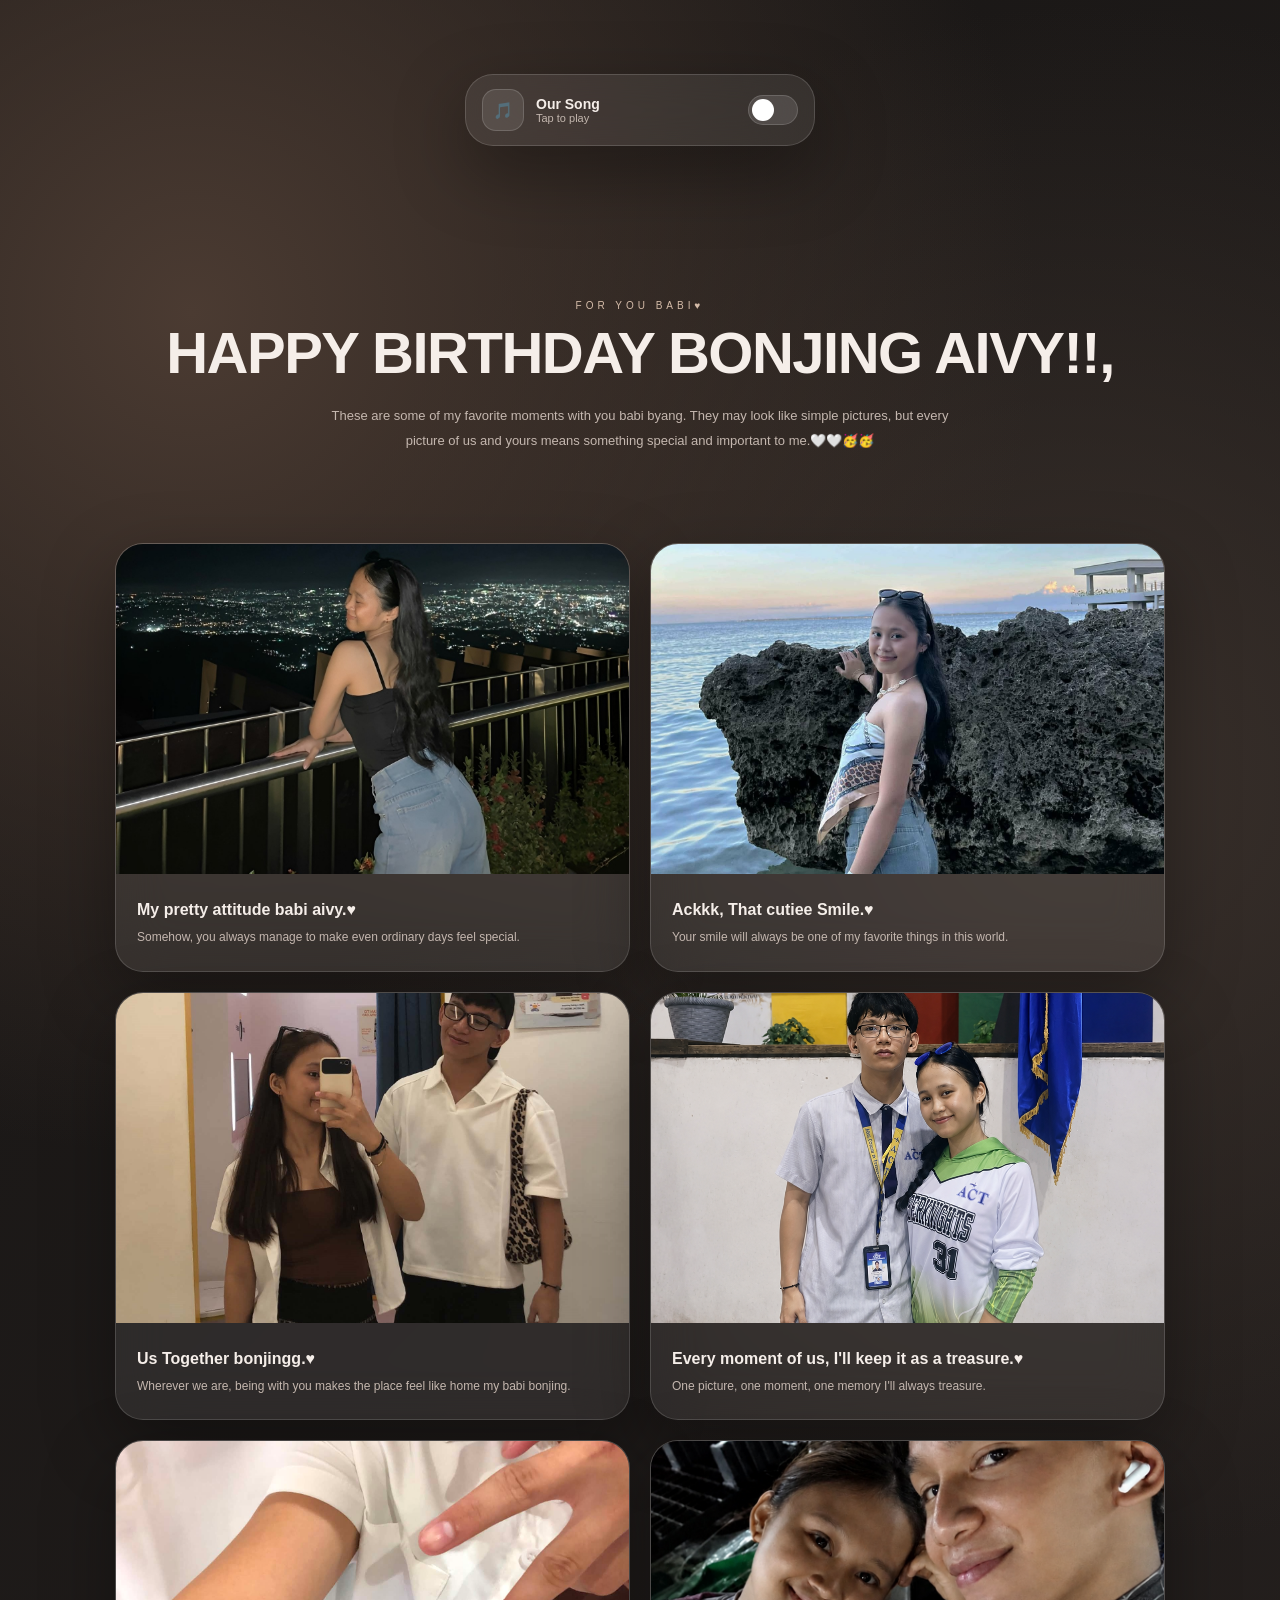
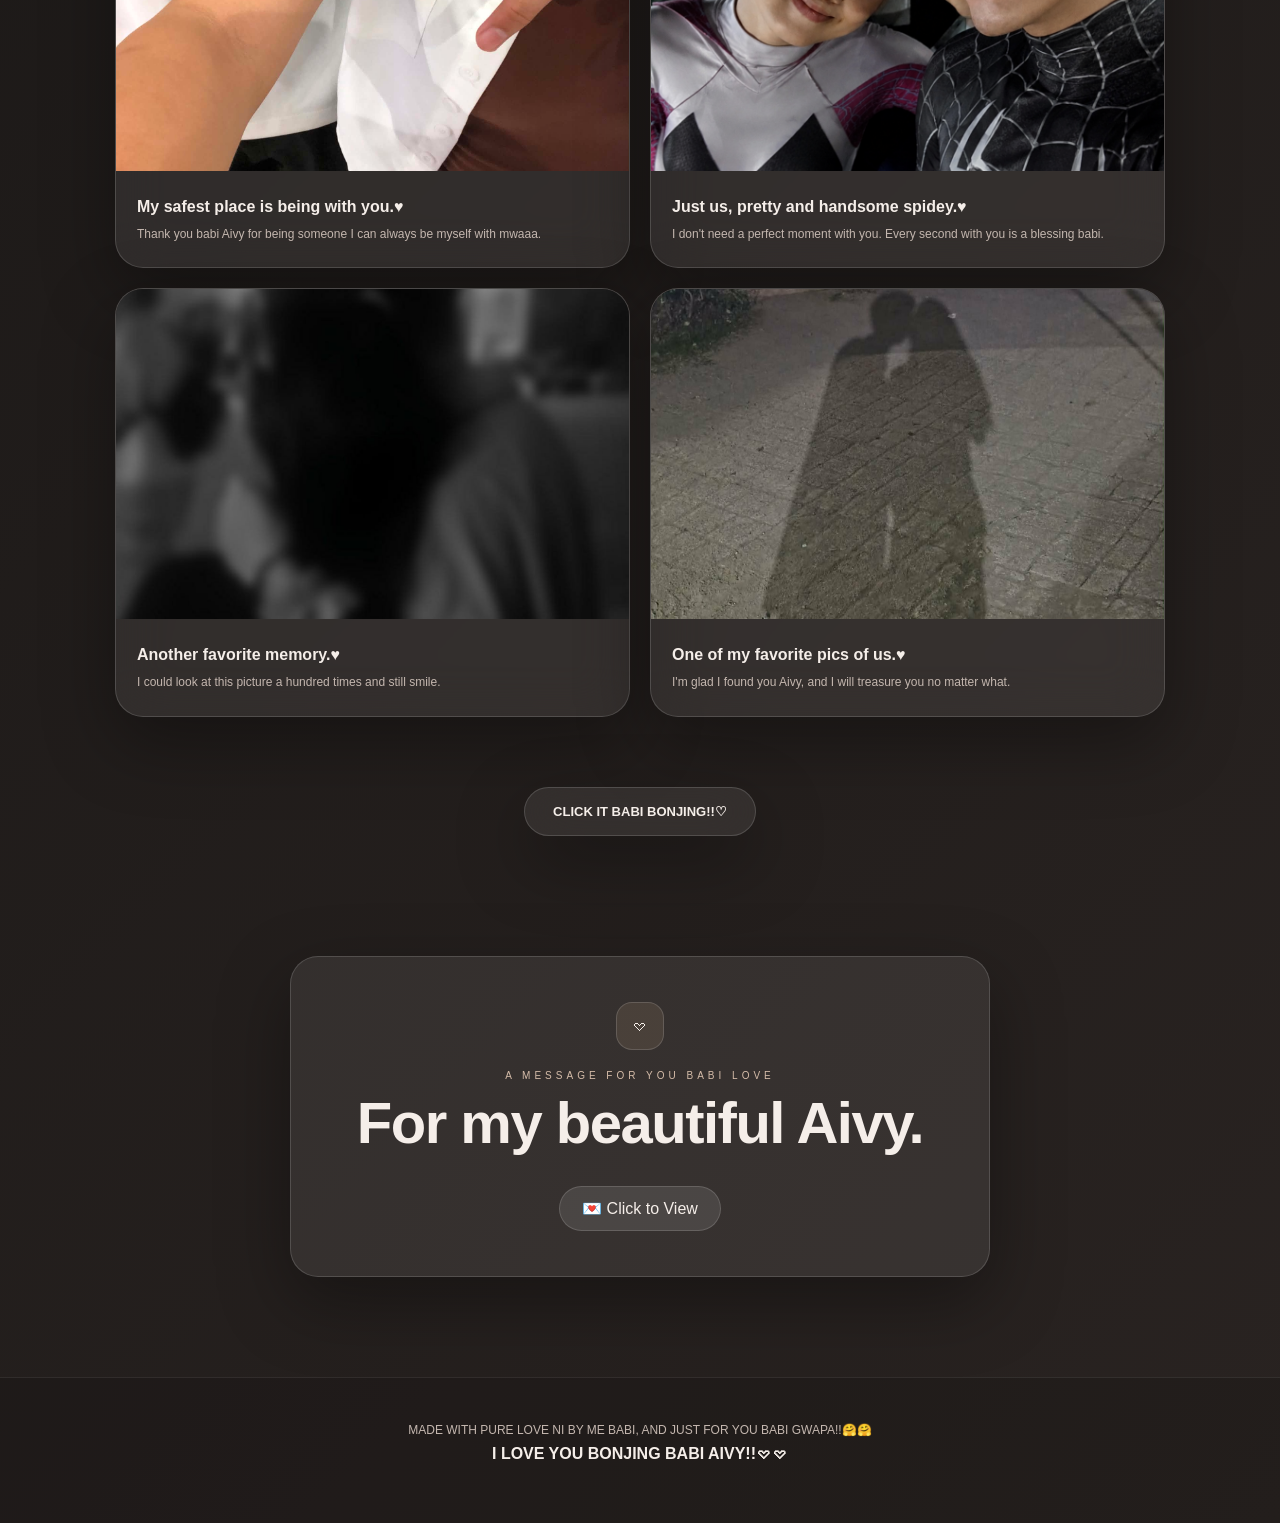
==== commit 202520fe: "Update dylan_index.html" ====
--- a/dylan_index.html
+++ b/dylan_index.html
@@ -64,9 +64,7 @@
         </div>
 
 
-        <audio id="music"
-               loop
-               preload="auto">
+        <audio id="music" loop preload="auto">
 
             <source
                 src="palayo_sa_mundo.mp3"
@@ -107,9 +105,8 @@
 
             <article class="photo-card">
 
-                <img
-                    src="image8.jpg"
-                    alt="Our memory">
+                <img src="image8.jpg"
+                     alt="Our memory">
 
                 <div class="photo-info">
 
@@ -131,9 +128,8 @@
 
             <article class="photo-card">
 
-                <img
-                    src="image9.jpeg"
-                    alt="Our memory">
+                <img src="image9.jpeg"
+                     alt="Our memory">
 
                 <div class="photo-info">
 
@@ -155,9 +151,8 @@
 
             <article class="photo-card">
 
-                <img
-                    src="image5.jpeg"
-                    alt="Our memory">
+                <img src="image5.jpeg"
+                     alt="Our memory">
 
                 <div class="photo-info">
 
@@ -179,9 +174,8 @@
 
             <article class="photo-card">
 
-                <img
-                    src="image2.png"
-                    alt="Our memory">
+                <img src="image2.png"
+                     alt="Our memory">
 
                 <div class="photo-info">
 
@@ -204,9 +198,8 @@
 
             <article class="photo-card">
 
-                <img
-                    src="image4.jpeg"
-                    alt="Our memory">
+                <img src="image4.jpeg"
+                     alt="Our memory">
 
                 <div class="photo-info">
 
@@ -228,9 +221,8 @@
 
             <article class="photo-card">
 
-                <img
-                    src="image1.png"
-                    alt="Our memory">
+                <img src="image1.png"
+                     alt="Our memory">
 
                 <div class="photo-info">
 
@@ -252,9 +244,8 @@
 
             <article class="photo-card">
 
-                <img
-                    src="image6.jpeg"
-                    alt="Our memory">
+                <img src="image6.jpeg"
+                     alt="Our memory">
 
                 <div class="photo-info">
 
@@ -276,9 +267,8 @@
 
             <article class="photo-card">
 
-                <img
-                    src="image7.jpeg"
-                    alt="Our memory">
+                <img src="image7.jpeg"
+                     alt="Our memory">
 
                 <div class="photo-info">
 
@@ -303,10 +293,9 @@
     </section>
 
 
-    <!-- VIEW MEMORIES + VIDEO BUTTON -->
+    <!-- VIEW MEMORIES BUTTON -->
     <section class="memory-button-section">
 
-        <!-- EXISTING MEMORY BUTTON -->
         <button
             type="button"
             class="view-memories-btn"
@@ -316,25 +305,12 @@
 
         </button>
 
-
-        <!-- VIDEO BUTTON ON THE RIGHT -->
-        <button
-            type="button"
-            class="video-button"
-            id="videoBtn"
-            aria-label="Open video">
-
-            ▶
-
-        </button>
-
     </section>
 
 
     <!-- MEMORY COLLAGE POPUP -->
-    <div
-        class="memory-popup"
-        id="memoryPopup">
+    <div class="memory-popup"
+         id="memoryPopup">
 
         <div class="memory-popup-card">
 
@@ -396,6 +372,29 @@
                     data-message="Awwwww that small shy rubbing sa iyang hands huhu. Cute nimo Aivy byang ueyyy until now samot ka buyag akong asawa mwaaa. Stay cute, positive, kind and beautiful heart babi. I love you very muchieee babii. HAPPY BIRTHDAY GWAPAA BONJING BYANG, enjoy your 20th birthday babi!!">
 
 
+                <!-- VIDEO IN THE EMPTY RIGHT SIDE -->
+                <div
+                    class="video-card"
+                    id="videoCard">
+
+                    <video
+                        id="memoryVideo"
+                        preload="metadata">
+
+                        <source
+                            src="VID_20260828_185823_873.mp4"
+                            type="video/mp4">
+
+                    </video>
+
+
+                    <div class="video-play-button">
+                        ▶
+                    </div>
+
+                </div>
+
+
             </div>
 
         </div>
@@ -404,9 +403,8 @@
 
 
     <!-- EXPANDED IMAGE VIEWER -->
-    <div
-        class="image-viewer"
-        id="imageViewer">
+    <div class="image-viewer"
+         id="imageViewer">
 
         <div class="image-viewer-card">
 
@@ -461,6 +459,35 @@
 
 
         </div>
+
+    </div>
+
+
+    <!-- FULL VIDEO VIEWER -->
+    <div
+        class="video-viewer"
+        id="videoViewer">
+
+        <button
+            type="button"
+            class="video-close"
+            id="videoClose">
+
+            ×
+
+        </button>
+
+
+        <video
+            id="expandedVideo"
+            controls
+            playsinline>
+
+            <source
+                src="VID_20260828_185823_873.mp4"
+                type="video/mp4">
+
+        </video>
 
     </div>
 
@@ -557,36 +584,8 @@
     </footer>
 
 
-    <!-- =====================================
-         VIDEO POPUP
-         VIDEO ONLY - NO TEXT
-    ====================================== -->
-    <div
-        class="video-popup"
-        id="videoPopup">
-
-        <div class="video-popup-card">
-
-            <video
-                id="birthdayVideo"
-                controls
-                playsinline
-                preload="metadata">
-
-                <source
-                    src="VID_20260828_185823_873.mp4"
-                    type="video/mp4">
-
-            </video>
-
-        </div>
-
-    </div>
-
-
-    <!-- JAVASCRIPT -->
     <script src="script.js"></script>
 
 </body>
 
-    </html>
+                    </html>
--- a/style.css
+++ b/style.css
@@ -119,6 +119,52 @@
     color: var(--muted);
 }
 
+
+/* RIGHT SIDE BUTTONS */
+
+.media-buttons {
+    display: flex;
+    align-items: center;
+    gap: 10px;
+}
+
+
+/* VIDEO BUTTON */
+
+.video-button {
+    width: 42px;
+    height: 42px;
+
+    display: grid;
+    place-items: center;
+
+    border: 1px solid var(--border);
+    border-radius: 50%;
+
+    background: rgba(255, 255, 255, .12);
+
+    color: white;
+
+    font-size: 15px;
+
+    cursor: pointer;
+
+    backdrop-filter: blur(20px);
+
+    transition:
+        transform .35s cubic-bezier(.34, 1.56, .64, 1),
+        background .3s ease;
+}
+
+.video-button:hover,
+.video-button:active {
+    transform: scale(1.12);
+    background: var(--brown);
+}
+
+
+/* MUSIC TOGGLE */
+
 .music-toggle {
     position: relative;
 
@@ -160,6 +206,140 @@
 
 .music-toggle.active .toggle-circle {
     transform: translateX(20px);
+}
+
+
+/* =========================================
+   VIDEO VIEWER
+========================================= */
+
+.video-viewer {
+    position: fixed;
+
+    inset: 0;
+
+    z-index: 10001;
+
+    display: flex;
+    align-items: center;
+    justify-content: center;
+
+    padding: 20px;
+
+    background: rgba(5, 5, 5, .78);
+
+    backdrop-filter: blur(28px);
+    -webkit-backdrop-filter: blur(28px);
+
+    opacity: 0;
+    visibility: hidden;
+
+    transition:
+        opacity .35s ease,
+        visibility .35s ease;
+}
+
+.video-viewer.show {
+    opacity: 1;
+    visibility: visible;
+}
+
+.video-viewer-card {
+    position: relative;
+
+    width: min(1000px, 100%);
+    max-height: 90vh;
+
+    display: flex;
+    align-items: center;
+    justify-content: center;
+
+    padding: 12px;
+
+    background:
+        linear-gradient(
+            135deg,
+            rgba(70, 61, 56, .98),
+            rgba(34, 30, 28, .98)
+        );
+
+    border: 1px solid rgba(255, 255, 255, .16);
+
+    border-radius: 32px;
+
+    box-shadow:
+        0 35px 110px rgba(0, 0, 0, .75);
+
+    transform:
+        scale(.82)
+        translateY(40px);
+
+    transition:
+        transform .6s cubic-bezier(.22, 1.35, .36, 1);
+}
+
+.video-viewer.show .video-viewer-card {
+    transform:
+        scale(1)
+        translateY(0);
+}
+
+.video-viewer video {
+    display: block;
+
+    width: 100%;
+    max-width: 100%;
+
+    max-height: 82vh;
+
+    border-radius: 24px;
+
+    background: black;
+
+    opacity: 0;
+
+    transform: scale(.96);
+
+    transition:
+        opacity .4s ease .1s,
+        transform .6s cubic-bezier(.34, 1.56, .64, 1) .1s;
+}
+
+.video-viewer.show video {
+    opacity: 1;
+    transform: scale(1);
+}
+
+.video-viewer-close {
+    position: absolute;
+
+    top: -10px;
+    right: -10px;
+
+    z-index: 10;
+
+    width: 42px;
+    height: 42px;
+
+    border: 1px solid var(--border);
+    border-radius: 50%;
+
+    background: rgba(30, 30, 30, .85);
+
+    color: white;
+
+    font-size: 26px;
+
+    cursor: pointer;
+
+    backdrop-filter: blur(20px);
+
+    transition:
+        transform .35s cubic-bezier(.34, 1.56, .64, 1);
+}
+
+.video-viewer-close:hover {
+    transform: scale(1.1);
 }
 
 
@@ -528,9 +708,6 @@
     visibility: visible;
 }
 
-
-/* iOS STYLE EXPANDED CARD */
-
 .image-viewer-card {
     position: relative;
 
@@ -1030,4 +1207,35 @@
         padding: 35px 22px;
     }
 
-}
+
+    /* VIDEO MOBILE */
+
+    .media-buttons {
+        gap: 8px;
+    }
+
+    .video-button {
+        width: 38px;
+        height: 38px;
+    }
+
+    .video-viewer {
+        padding: 10px;
+    }
+
+    .video-viewer-card {
+        padding: 8px;
+        border-radius: 24px;
+    }
+
+    .video-viewer video {
+        max-height: 78vh;
+        border-radius: 18px;
+    }
+
+    .video-viewer-close {
+        top: 8px;
+        right: 8px;
+    }
+
+   }
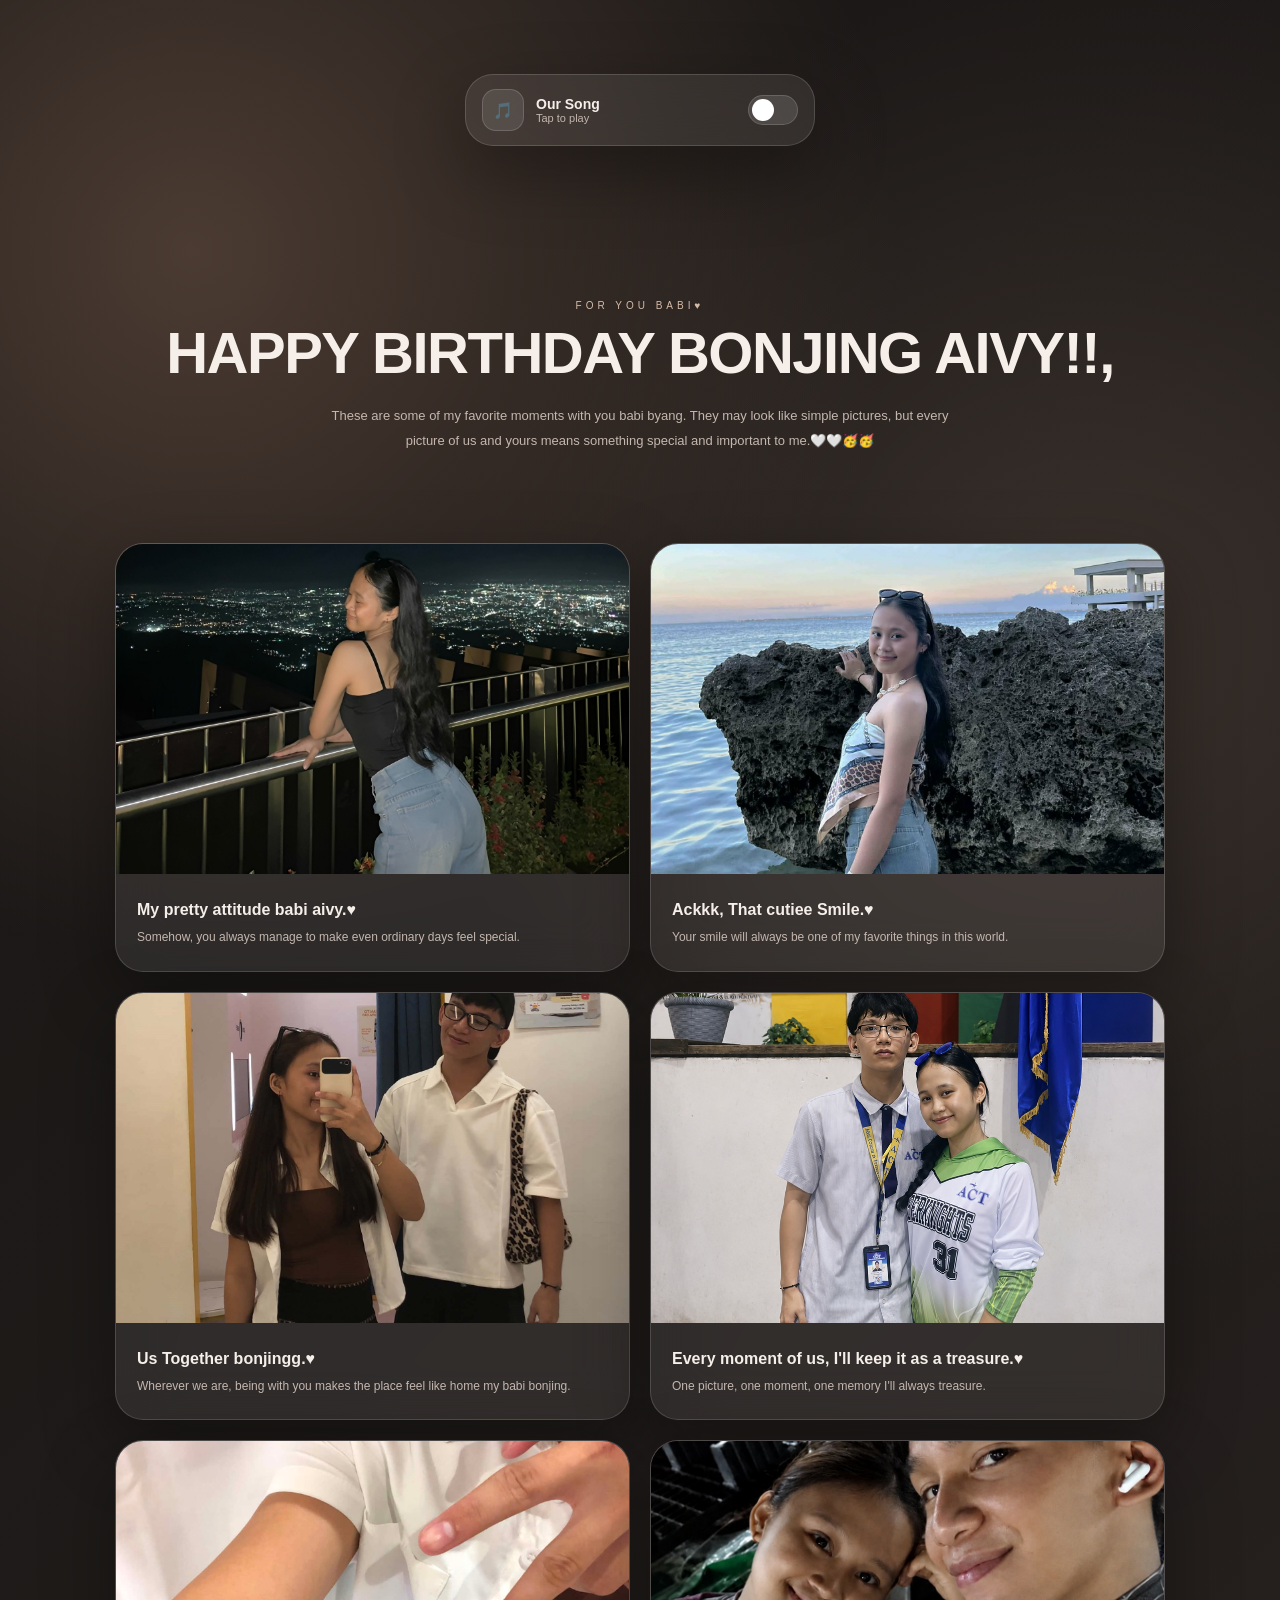
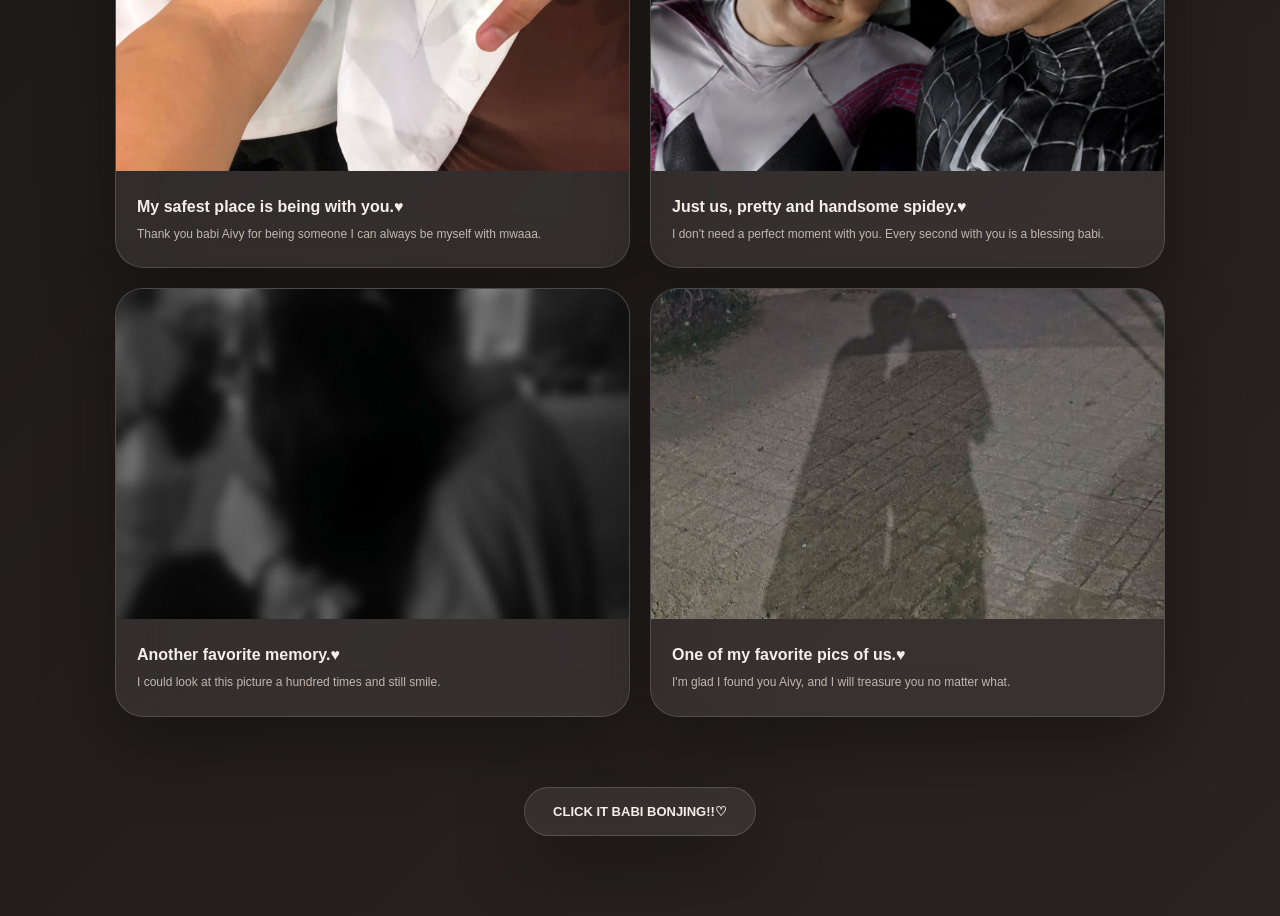
==== commit e5b2b940: "Update dylan_index.html" ====
--- a/dylan_index.html
+++ b/dylan_index.html
@@ -372,35 +372,30 @@
                     data-message="Awwwww that small shy rubbing sa iyang hands huhu. Cute nimo Aivy byang ueyyy until now samot ka buyag akong asawa mwaaa. Stay cute, positive, kind and beautiful heart babi. I love you very muchieee babii. HAPPY BIRTHDAY GWAPAA BONJING BYANG, enjoy your 20th birthday babi!!">
 
 
-                <!-- VIDEO IN THE EMPTY RIGHT SIDE -->
-                <div
-                    class="video-card"
-                    id="videoCard">
-
-                    <video
-                        id="memoryVideo"
-                        preload="metadata">
-
-                        <source
-                            src="VID_20260828_185823_873.mp4"
-                            type="video/mp4">
-
-                    </video>
-
-
-                    <div class="video-play-button">
-                        ▶
-                    </div>
-
-                </div>
-
-
-            </div>
-
-        </div>
-
+                <!-- VIDEO -->
+<button
+    type="button"
+    class="video-card"
+    id="videoCard"
+    aria-label="Play birthday video">
+
+    <video
+        id="videoPreview"
+        muted
+        playsinline
+        preload="metadata">
+
+        <source
+            src="VID_20260828_185823_873.mp4"
+            type="video/mp4">
+
+    </video>
+
+    <div class="video-play-icon">
+        ▶
     </div>
 
+</button>
 
     <!-- EXPANDED IMAGE VIEWER -->
     <div class="image-viewer"
@@ -463,33 +458,35 @@
     </div>
 
 
-    <!-- FULL VIDEO VIEWER -->
-    <div
-        class="video-viewer"
-        id="videoViewer">
-
-        <button
-            type="button"
-            class="video-close"
-            id="videoClose">
-
-            ×
-
-        </button>
-
-
-        <video
-            id="expandedVideo"
-            controls
-            playsinline>
-
-            <source
-                src="VID_20260828_185823_873.mp4"
-                type="video/mp4">
-
-        </video>
-
-    </div>
+    <!-- VIDEO VIEWER -->
+<div
+    class="video-viewer"
+    id="videoViewer">
+
+    <button
+        type="button"
+        class="video-viewer-close"
+        id="videoViewerClose">
+
+        ×
+
+    </button>
+
+
+    <video
+        id="fullVideo"
+        controls
+        playsinline>
+
+        <source
+            src="VID_20260828_185823_873.mp4"
+            type="video/mp4">
+
+        Your browser does not support video.
+
+    </video>
+
+</div>
 
 
     <!-- LOVE MESSAGE -->
--- a/style.css
+++ b/style.css
@@ -119,106 +119,224 @@
     color: var(--muted);
 }
 
-
-/* RIGHT SIDE BUTTONS */
-
-.media-buttons {
+.music-toggle {
+    position: relative;
+
+    width: 50px;
+    height: 30px;
+
+    padding: 0;
+
+    border: 1px solid var(--border);
+    border-radius: 30px;
+
+    background: rgba(255, 255, 255, .12);
+
+    cursor: pointer;
+
+    transition: background .3s ease;
+}
+
+.toggle-circle {
+    position: absolute;
+
+    top: 3px;
+    left: 3px;
+
+    width: 22px;
+    height: 22px;
+
+    background: white;
+
+    border-radius: 50%;
+
+    transition:
+        transform .35s cubic-bezier(.34, 1.56, .64, 1);
+}
+
+.music-toggle.active {
+    background: var(--brown);
+}
+
+.music-toggle.active .toggle-circle {
+    transform: translateX(20px);
+}
+
+
+/* =========================================
+   INTRO
+========================================= */
+
+.intro {
+    padding: 80px 20px 60px;
+    text-align: center;
+}
+
+.section-label {
+    margin: 0 0 12px;
+
+    font-size: 10px;
+    letter-spacing: 4px;
+
+    color: var(--brown-light);
+}
+
+.intro h2,
+.love-card h2 {
+    margin: 0 auto 20px;
+
+    font-size: clamp(36px, 7vw, 58px);
+    font-weight: 700;
+
+    letter-spacing: -1.5px;
+    line-height: 1.05;
+}
+
+.intro > p:last-child {
+    max-width: 650px;
+
+    margin: auto;
+
+    font-size: 13px;
+    line-height: 1.9;
+
+    color: var(--muted);
+}
+
+
+/* =========================================
+   MAIN GALLERY
+========================================= */
+
+.gallery-section {
+    padding: 30px 20px 70px;
+}
+
+.gallery {
+    width: min(1050px, 100%);
+    margin: auto;
+
+    display: grid;
+    grid-template-columns: repeat(2, 1fr);
+
+    gap: 20px;
+}
+
+.photo-card {
+    overflow: hidden;
+
+    background: var(--glass);
+
+    border: 1px solid var(--border);
+    border-radius: 28px;
+
+    backdrop-filter: blur(25px);
+
+    box-shadow: var(--shadow);
+
+    transition:
+        transform .4s cubic-bezier(.34, 1.56, .64, 1),
+        background .3s ease;
+}
+
+.photo-card:hover {
+    transform: translateY(-6px) scale(1.01);
+    background: var(--glass-light);
+}
+
+.photo-card img {
+    display: block;
+
+    width: 100%;
+    height: 330px;
+
+    object-fit: cover;
+
+    transition: transform .5s ease;
+}
+
+.photo-card:hover img {
+    transform: scale(1.03);
+}
+
+.photo-info {
+    padding: 19px 21px 23px;
+}
+
+.photo-info > span {
+    font-size: 10px;
+    letter-spacing: 3px;
+    color: var(--brown);
+}
+
+.photo-info h3 {
+    margin: 8px 0;
+    font-size: 16px;
+}
+
+.photo-info p {
+    margin: 0;
+
+    font-size: 12px;
+    line-height: 1.7;
+
+    color: var(--muted);
+}
+
+
+/* =========================================
+   BUTTON
+========================================= */
+
+.memory-button-section {
     display: flex;
-    align-items: center;
-    gap: 10px;
-}
-
-
-/* VIDEO BUTTON */
-
-.video-button {
-    width: 42px;
-    height: 42px;
-
-    display: grid;
-    place-items: center;
+    justify-content: center;
+
+    padding: 0 20px 80px;
+}
+
+.view-memories-btn {
+    padding: 16px 28px;
 
     border: 1px solid var(--border);
-    border-radius: 50%;
-
-    background: rgba(255, 255, 255, .12);
-
-    color: white;
-
-    font-size: 15px;
+    border-radius: 50px;
+
+    background: var(--glass);
+
+    color: var(--text);
+
+    font-family: inherit;
+    font-size: 13px;
+    font-weight: 600;
 
     cursor: pointer;
 
-    backdrop-filter: blur(20px);
+    backdrop-filter: blur(25px);
+
+    box-shadow: var(--shadow);
 
     transition:
         transform .35s cubic-bezier(.34, 1.56, .64, 1),
         background .3s ease;
 }
 
-.video-button:hover,
-.video-button:active {
-    transform: scale(1.12);
-    background: var(--brown);
-}
-
-
-/* MUSIC TOGGLE */
-
-.music-toggle {
-    position: relative;
-
-    width: 50px;
-    height: 30px;
-
-    padding: 0;
-
-    border: 1px solid var(--border);
-    border-radius: 30px;
-
-    background: rgba(255, 255, 255, .12);
-
-    cursor: pointer;
-
-    transition: background .3s ease;
-}
-
-.toggle-circle {
-    position: absolute;
-
-    top: 3px;
-    left: 3px;
-
-    width: 22px;
-    height: 22px;
-
-    background: white;
-
-    border-radius: 50%;
-
-    transition:
-        transform .35s cubic-bezier(.34, 1.56, .64, 1);
-}
-
-.music-toggle.active {
-    background: var(--brown);
-}
-
-.music-toggle.active .toggle-circle {
-    transform: translateX(20px);
-}
-
-
-/* =========================================
-   VIDEO VIEWER
-========================================= */
-
-.video-viewer {
+.view-memories-btn:hover,
+.view-memories-btn:active {
+    transform: scale(1.04);
+    background: var(--glass-light);
+}
+
+
+/* =========================================
+   MEMORY POPUP
+========================================= */
+
+.memory-popup {
     position: fixed;
 
     inset: 0;
 
-    z-index: 10001;
+    z-index: 9999;
 
     display: flex;
     align-items: center;
@@ -226,10 +344,9 @@
 
     padding: 20px;
 
-    background: rgba(5, 5, 5, .78);
-
-    backdrop-filter: blur(28px);
-    -webkit-backdrop-filter: blur(28px);
+    background: rgba(8, 7, 6, .75);
+
+    backdrop-filter: blur(18px);
 
     opacity: 0;
     visibility: hidden;
@@ -239,22 +356,274 @@
         visibility .35s ease;
 }
 
-.video-viewer.show {
+.memory-popup.show {
     opacity: 1;
     visibility: visible;
 }
 
-.video-viewer-card {
+.memory-popup-card {
     position: relative;
 
-    width: min(1000px, 100%);
+    width: min(700px, 100%);
     max-height: 90vh;
+
+    overflow-y: auto;
+
+    padding: 35px 25px;
+
+    text-align: center;
+
+    background:
+        linear-gradient(
+            135deg,
+            rgba(65, 57, 52, .96),
+            rgba(38, 33, 30, .98)
+        );
+
+    border: 1px solid var(--border);
+
+    border-radius: 32px;
+
+    box-shadow: 0 30px 90px rgba(0, 0, 0, .65);
+
+    transform: scale(.92) translateY(25px);
+
+    transition:
+        transform .55s cubic-bezier(.34, 1.56, .64, 1);
+}
+
+.memory-popup.show .memory-popup-card {
+    transform: scale(1) translateY(0);
+}
+
+.memory-popup-card h2 {
+    margin: 8px 0 30px;
+
+    font-size: clamp(30px, 6vw, 48px);
+    font-weight: 700;
+
+    letter-spacing: -1px;
+}
+
+.memory-label {
+    margin: 0;
+
+    font-size: 9px;
+    letter-spacing: 4px;
+
+    color: var(--brown-light);
+}
+
+.memory-close,
+.image-viewer-close {
+    position: absolute;
+
+    width: 42px;
+    height: 42px;
+
+    border: 1px solid var(--border);
+    border-radius: 50%;
+
+    background: rgba(255, 255, 255, .1);
+
+    color: white;
+
+    font-size: 26px;
+
+    cursor: pointer;
+
+    transition:
+        transform .35s cubic-bezier(.34, 1.56, .64, 1),
+        background .25s ease;
+}
+
+.memory-close {
+    top: 14px;
+    right: 14px;
+}
+
+.memory-close:hover,
+.image-viewer-close:hover {
+    transform: scale(1.08);
+    background: rgba(255, 255, 255, .18);
+}
+
+
+/* =========================================
+   MEMORY COLLAGE
+========================================= */
+
+.memory-collage {
+    display: grid;
+
+    grid-template-columns: repeat(3, 1fr);
+
+    gap: 10px;
+}
+
+.memory-collage img {
+    width: 100%;
+    height: 155px;
+
+    display: block;
+
+    object-fit: cover;
+
+    border-radius: 22px;
+
+    cursor: pointer;
+
+    box-shadow: 0 8px 25px rgba(0, 0, 0, .25);
+
+    transition:
+        transform .4s cubic-bezier(.34, 1.56, .64, 1),
+        filter .3s ease;
+}
+
+.memory-collage img:hover {
+    transform: scale(1.04);
+    filter: brightness(1.08);
+}
+
+.memory-collage img:first-child {
+    grid-column: span 2;
+}
+
+.memory-collage img:nth-child(4) {
+    grid-column: span 2;
+}
+
+
+/* =========================================
+   VIDEO CARD - EMPTY RIGHT SIDE
+========================================= */
+
+.video-card {
+    position: relative;
+
+    width: 100%;
+    height: 155px;
+
+    overflow: hidden;
+
+    border-radius: 22px;
+
+    background: rgba(255, 255, 255, .08);
+
+    cursor: pointer;
+
+    box-shadow:
+        0 8px 25px rgba(0, 0, 0, .25);
+
+    transition:
+        transform .4s cubic-bezier(.34, 1.56, .64, 1);
+}
+
+.video-card:hover {
+    transform: scale(1.04);
+}
+
+.video-card video {
+    width: 100%;
+    height: 100%;
+
+    display: block;
+
+    object-fit: cover;
+
+    pointer-events: none;
+}
+
+.video-play-button {
+    position: absolute;
+
+    top: 50%;
+    left: 50%;
+
+    width: 52px;
+    height: 52px;
+
+    display: grid;
+    place-items: center;
+
+    transform: translate(-50%, -50%);
+
+    border:
+        1px solid rgba(255, 255, 255, .25);
+
+    border-radius: 50%;
+
+    background:
+        rgba(20, 20, 20, .45);
+
+    backdrop-filter: blur(15px);
+    -webkit-backdrop-filter: blur(15px);
+
+    color: white;
+
+    font-size: 18px;
+
+    transition:
+        transform .35s cubic-bezier(.34, 1.56, .64, 1);
+}
+
+.video-card:hover .video-play-button {
+    transform:
+        translate(-50%, -50%)
+        scale(1.12);
+}
+
+
+/* =========================================
+   EXPANDED IMAGE VIEWER
+========================================= */
+
+.image-viewer {
+    position: fixed;
+
+    inset: 0;
+
+    z-index: 10000;
 
     display: flex;
     align-items: center;
     justify-content: center;
 
-    padding: 12px;
+    padding: 25px;
+
+    background: rgba(5, 5, 5, .78);
+
+    backdrop-filter: blur(28px);
+
+    opacity: 0;
+    visibility: hidden;
+
+    transition:
+        opacity .35s ease,
+        visibility .35s ease;
+}
+
+.image-viewer.show {
+    opacity: 1;
+    visibility: visible;
+}
+
+
+/* iOS STYLE EXPANDED CARD */
+
+.image-viewer-card {
+    position: relative;
+
+    width: min(1050px, 100%);
+    max-height: 90vh;
+
+    display: grid;
+
+    grid-template-columns:
+        minmax(0, 1.2fr)
+        minmax(300px, .8fr);
+
+    overflow: hidden;
 
     background:
         linear-gradient(
@@ -271,472 +640,6 @@
         0 35px 110px rgba(0, 0, 0, .75);
 
     transform:
-        scale(.82)
-        translateY(40px);
-
-    transition:
-        transform .6s cubic-bezier(.22, 1.35, .36, 1);
-}
-
-.video-viewer.show .video-viewer-card {
-    transform:
-        scale(1)
-        translateY(0);
-}
-
-.video-viewer video {
-    display: block;
-
-    width: 100%;
-    max-width: 100%;
-
-    max-height: 82vh;
-
-    border-radius: 24px;
-
-    background: black;
-
-    opacity: 0;
-
-    transform: scale(.96);
-
-    transition:
-        opacity .4s ease .1s,
-        transform .6s cubic-bezier(.34, 1.56, .64, 1) .1s;
-}
-
-.video-viewer.show video {
-    opacity: 1;
-    transform: scale(1);
-}
-
-.video-viewer-close {
-    position: absolute;
-
-    top: -10px;
-    right: -10px;
-
-    z-index: 10;
-
-    width: 42px;
-    height: 42px;
-
-    border: 1px solid var(--border);
-    border-radius: 50%;
-
-    background: rgba(30, 30, 30, .85);
-
-    color: white;
-
-    font-size: 26px;
-
-    cursor: pointer;
-
-    backdrop-filter: blur(20px);
-
-    transition:
-        transform .35s cubic-bezier(.34, 1.56, .64, 1);
-}
-
-.video-viewer-close:hover {
-    transform: scale(1.1);
-}
-
-
-/* =========================================
-   INTRO
-========================================= */
-
-.intro {
-    padding: 80px 20px 60px;
-    text-align: center;
-}
-
-.section-label {
-    margin: 0 0 12px;
-
-    font-size: 10px;
-    letter-spacing: 4px;
-
-    color: var(--brown-light);
-}
-
-.intro h2,
-.love-card h2 {
-    margin: 0 auto 20px;
-
-    font-size: clamp(36px, 7vw, 58px);
-    font-weight: 700;
-
-    letter-spacing: -1.5px;
-    line-height: 1.05;
-}
-
-.intro > p:last-child {
-    max-width: 650px;
-
-    margin: auto;
-
-    font-size: 13px;
-    line-height: 1.9;
-
-    color: var(--muted);
-}
-
-
-/* =========================================
-   MAIN GALLERY
-========================================= */
-
-.gallery-section {
-    padding: 30px 20px 70px;
-}
-
-.gallery {
-    width: min(1050px, 100%);
-    margin: auto;
-
-    display: grid;
-    grid-template-columns: repeat(2, 1fr);
-
-    gap: 20px;
-}
-
-.photo-card {
-    overflow: hidden;
-
-    background: var(--glass);
-
-    border: 1px solid var(--border);
-    border-radius: 28px;
-
-    backdrop-filter: blur(25px);
-
-    box-shadow: var(--shadow);
-
-    transition:
-        transform .4s cubic-bezier(.34, 1.56, .64, 1),
-        background .3s ease;
-}
-
-.photo-card:hover {
-    transform: translateY(-6px) scale(1.01);
-    background: var(--glass-light);
-}
-
-.photo-card img {
-    display: block;
-
-    width: 100%;
-    height: 330px;
-
-    object-fit: cover;
-
-    transition: transform .5s ease;
-}
-
-.photo-card:hover img {
-    transform: scale(1.03);
-}
-
-.photo-info {
-    padding: 19px 21px 23px;
-}
-
-.photo-info > span {
-    font-size: 10px;
-    letter-spacing: 3px;
-    color: var(--brown);
-}
-
-.photo-info h3 {
-    margin: 8px 0;
-    font-size: 16px;
-}
-
-.photo-info p {
-    margin: 0;
-
-    font-size: 12px;
-    line-height: 1.7;
-
-    color: var(--muted);
-}
-
-
-/* =========================================
-   BUTTON
-========================================= */
-
-.memory-button-section {
-    display: flex;
-    justify-content: center;
-
-    padding: 0 20px 80px;
-}
-
-.view-memories-btn {
-    padding: 16px 28px;
-
-    border: 1px solid var(--border);
-    border-radius: 50px;
-
-    background: var(--glass);
-
-    color: var(--text);
-
-    font-family: inherit;
-    font-size: 13px;
-    font-weight: 600;
-
-    cursor: pointer;
-
-    backdrop-filter: blur(25px);
-
-    box-shadow: var(--shadow);
-
-    transition:
-        transform .35s cubic-bezier(.34, 1.56, .64, 1),
-        background .3s ease;
-}
-
-.view-memories-btn:hover,
-.view-memories-btn:active {
-    transform: scale(1.04);
-    background: var(--glass-light);
-}
-
-
-/* =========================================
-   MEMORY POPUP
-========================================= */
-
-.memory-popup {
-    position: fixed;
-
-    inset: 0;
-
-    z-index: 9999;
-
-    display: flex;
-    align-items: center;
-    justify-content: center;
-
-    padding: 20px;
-
-    background: rgba(8, 7, 6, .75);
-
-    backdrop-filter: blur(18px);
-
-    opacity: 0;
-    visibility: hidden;
-
-    transition:
-        opacity .35s ease,
-        visibility .35s ease;
-}
-
-.memory-popup.show {
-    opacity: 1;
-    visibility: visible;
-}
-
-.memory-popup-card {
-    position: relative;
-
-    width: min(700px, 100%);
-    max-height: 90vh;
-
-    overflow-y: auto;
-
-    padding: 35px 25px;
-
-    text-align: center;
-
-    background:
-        linear-gradient(
-            135deg,
-            rgba(65, 57, 52, .96),
-            rgba(38, 33, 30, .98)
-        );
-
-    border: 1px solid var(--border);
-
-    border-radius: 32px;
-
-    box-shadow: 0 30px 90px rgba(0, 0, 0, .65);
-
-    transform: scale(.92) translateY(25px);
-
-    transition:
-        transform .55s cubic-bezier(.34, 1.56, .64, 1);
-}
-
-.memory-popup.show .memory-popup-card {
-    transform: scale(1) translateY(0);
-}
-
-.memory-popup-card h2 {
-    margin: 8px 0 30px;
-
-    font-size: clamp(30px, 6vw, 48px);
-    font-weight: 700;
-
-    letter-spacing: -1px;
-}
-
-.memory-label {
-    margin: 0;
-
-    font-size: 9px;
-    letter-spacing: 4px;
-
-    color: var(--brown-light);
-}
-
-.memory-close,
-.image-viewer-close {
-    position: absolute;
-
-    width: 42px;
-    height: 42px;
-
-    border: 1px solid var(--border);
-    border-radius: 50%;
-
-    background: rgba(255, 255, 255, .1);
-
-    color: white;
-
-    font-size: 26px;
-
-    cursor: pointer;
-
-    transition:
-        transform .35s cubic-bezier(.34, 1.56, .64, 1),
-        background .25s ease;
-}
-
-.memory-close {
-    top: 14px;
-    right: 14px;
-}
-
-.memory-close:hover,
-.image-viewer-close:hover {
-    transform: scale(1.08);
-    background: rgba(255, 255, 255, .18);
-}
-
-
-/* =========================================
-   MEMORY COLLAGE
-========================================= */
-
-.memory-collage {
-    display: grid;
-
-    grid-template-columns: repeat(3, 1fr);
-
-    gap: 10px;
-}
-
-.memory-collage img {
-    width: 100%;
-    height: 155px;
-
-    display: block;
-
-    object-fit: cover;
-
-    border-radius: 22px;
-
-    cursor: pointer;
-
-    box-shadow: 0 8px 25px rgba(0, 0, 0, .25);
-
-    transition:
-        transform .4s cubic-bezier(.34, 1.56, .64, 1),
-        filter .3s ease;
-}
-
-.memory-collage img:hover {
-    transform: scale(1.04);
-    filter: brightness(1.08);
-}
-
-.memory-collage img:first-child {
-    grid-column: span 2;
-}
-
-.memory-collage img:nth-child(4) {
-    grid-column: span 2;
-}
-
-
-/* =========================================
-   EXPANDED IMAGE VIEWER
-========================================= */
-
-.image-viewer {
-    position: fixed;
-
-    inset: 0;
-
-    z-index: 10000;
-
-    display: flex;
-    align-items: center;
-    justify-content: center;
-
-    padding: 25px;
-
-    background: rgba(5, 5, 5, .78);
-
-    backdrop-filter: blur(28px);
-
-    opacity: 0;
-    visibility: hidden;
-
-    transition:
-        opacity .35s ease,
-        visibility .35s ease;
-}
-
-.image-viewer.show {
-    opacity: 1;
-    visibility: visible;
-}
-
-.image-viewer-card {
-    position: relative;
-
-    width: min(1050px, 100%);
-    max-height: 90vh;
-
-    display: grid;
-
-    grid-template-columns:
-        minmax(0, 1.2fr)
-        minmax(300px, .8fr);
-
-    overflow: hidden;
-
-    background:
-        linear-gradient(
-            135deg,
-            rgba(70, 61, 56, .98),
-            rgba(34, 30, 28, .98)
-        );
-
-    border: 1px solid rgba(255, 255, 255, .16);
-
-    border-radius: 32px;
-
-    box-shadow:
-        0 35px 110px rgba(0, 0, 0, .75);
-
-    transform:
         scale(.88)
         translateY(35px);
 
@@ -882,6 +785,95 @@
 
 
 /* =========================================
+   FULL VIDEO VIEWER
+========================================= */
+
+.video-viewer {
+    position: fixed;
+
+    inset: 0;
+
+    z-index: 10001;
+
+    display: flex;
+
+    align-items: center;
+    justify-content: center;
+
+    padding: 15px;
+
+    background:
+        rgba(5, 5, 5, .88);
+
+    backdrop-filter: blur(28px);
+    -webkit-backdrop-filter: blur(28px);
+
+    opacity: 0;
+    visibility: hidden;
+
+    transition:
+        opacity .35s ease,
+        visibility .35s ease;
+}
+
+.video-viewer.show {
+    opacity: 1;
+    visibility: visible;
+}
+
+.video-viewer video {
+    width: 100%;
+    max-width: 900px;
+
+    max-height: 90vh;
+
+    border-radius: 28px;
+
+    box-shadow:
+        0 30px 100px rgba(0, 0, 0, .8);
+
+    transform:
+        scale(.85);
+
+    transition:
+        transform .55s cubic-bezier(.22, 1.35, .36, 1);
+}
+
+.video-viewer.show video {
+    transform:
+        scale(1);
+}
+
+.video-close {
+    position: absolute;
+
+    top: 20px;
+    right: 20px;
+
+    z-index: 2;
+
+    width: 44px;
+    height: 44px;
+
+    border:
+        1px solid rgba(255, 255, 255, .2);
+
+    border-radius: 50%;
+
+    background:
+        rgba(255, 255, 255, .12);
+
+    color: white;
+
+    font-size: 28px;
+
+    cursor: pointer;
+
+    backdrop-filter: blur(15px);
+}
+
+
+/* =========================================
    LOVE MESSAGE
 ========================================= */
 
@@ -1164,6 +1156,10 @@
         grid-column: span 1;
     }
 
+    .video-card {
+        height: 130px;
+    }
+
     .image-viewer {
         padding: 12px;
     }
@@ -1203,39 +1199,126 @@
         right: 12px;
     }
 
+    .video-viewer video {
+        border-radius: 20px;
+    }
+
+    .video-close {
+        top: 12px;
+        right: 12px;
+    }
+
     .love-card {
         padding: 35px 22px;
     }
 
-
-    /* VIDEO MOBILE */
-
-    .media-buttons {
-        gap: 8px;
-    }
-
-    .video-button {
-        width: 38px;
-        height: 38px;
-    }
-
-    .video-viewer {
-        padding: 10px;
-    }
-
-    .video-viewer-card {
-        padding: 8px;
-        border-radius: 24px;
-    }
-
-    .video-viewer video {
-        max-height: 78vh;
-        border-radius: 18px;
-    }
-
-    .video-viewer-close {
-        top: 8px;
-        right: 8px;
-    }
-
    }
+/* =========================================
+   VIDEO CARD
+========================================= */
+
+.video-card {
+    position: relative;
+
+    width: 100%;
+    height: 155px;
+
+    overflow: hidden;
+
+    padding: 0;
+
+    border: none;
+    border-radius: 22px;
+
+    background: rgba(255, 255, 255, .08);
+
+    cursor: pointer;
+
+    box-shadow:
+        0 8px 25px rgba(0, 0, 0, .25);
+
+    transition:
+        transform .4s cubic-bezier(.34, 1.56, .64, 1);
+}
+
+.video-card:hover,
+.video-card:active {
+    transform: scale(1.04);
+}
+
+.video-card video {
+    width: 100%;
+    height: 100%;
+
+    display: block;
+
+    object-fit: cover;
+
+    pointer-events: none;
+}
+
+.video-play-icon {
+    position: absolute;
+
+    top: 50%;
+    left: 50%;
+
+    width: 52px;
+    height: 52px;
+
+    display: grid;
+    place-items: center;
+
+    transform:
+        translate(-50%, -50%);
+
+    padding-left: 3px;
+
+    border:
+        1px solid rgba(255, 255, 255, .25);
+
+    border-radius: 50%;
+
+    background:
+        rgba(30, 25, 23, .65);
+
+    color: white;
+
+    font-size: 18px;
+
+    backdrop-filter: blur(18px);
+    -webkit-backdrop-filter: blur(18px);
+
+    transition:
+        transform .35s cubic-bezier(.34, 1.56, .64, 1);
+}
+
+.video-card:active .video-play-icon {
+    transform:
+        translate(-50%, -50%)
+        scale(.88);
+}
+
+
+/* =========================================
+   FULL VIDEO VIEWER
+========================================= */
+
+.video-viewer {
+    position: fixed;
+
+    inset: 0;
+
+    z-index: 20000;
+
+    display: flex;
+    align-items: center;
+    justify-content: center;
+
+    padding: 15px;
+
+    background:
+        rgba(0, 0, 0, .88);
+
+    backdrop-filter: blur(30px);
+    -webkit-backdrop-
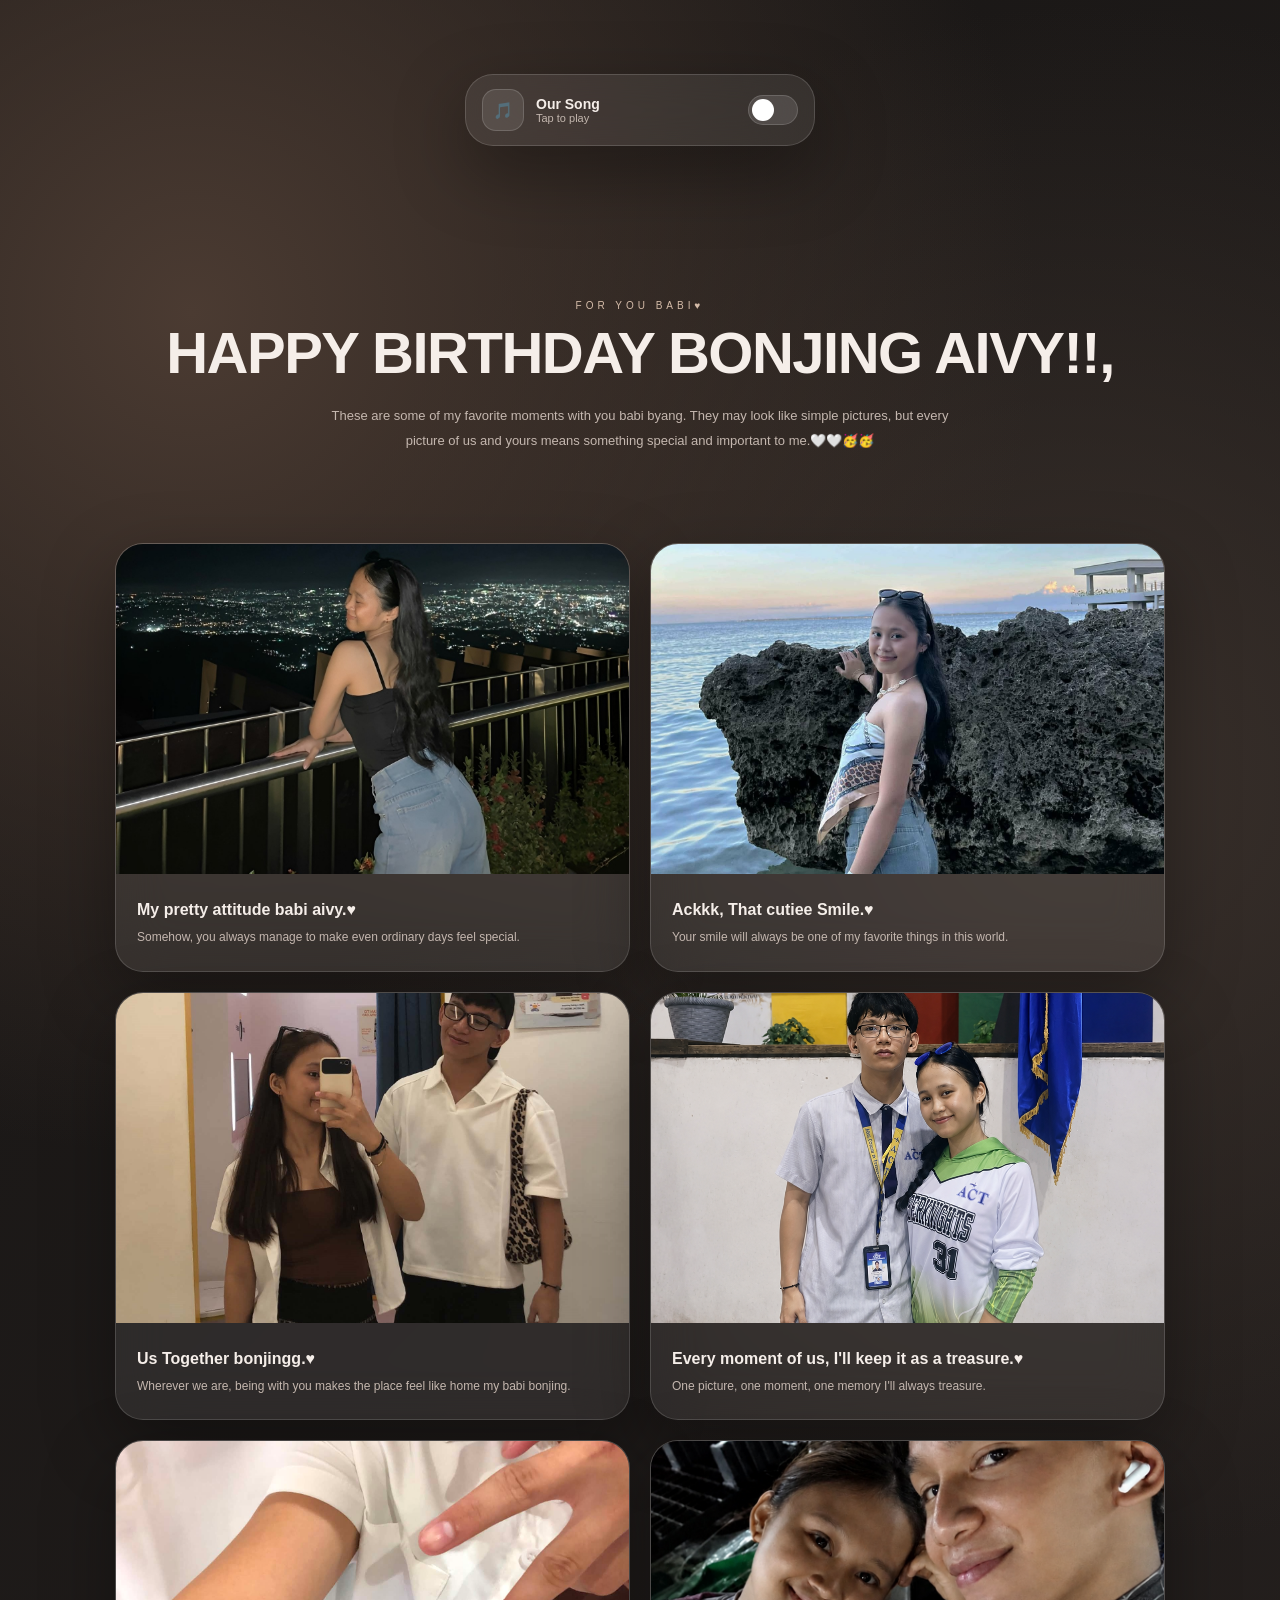
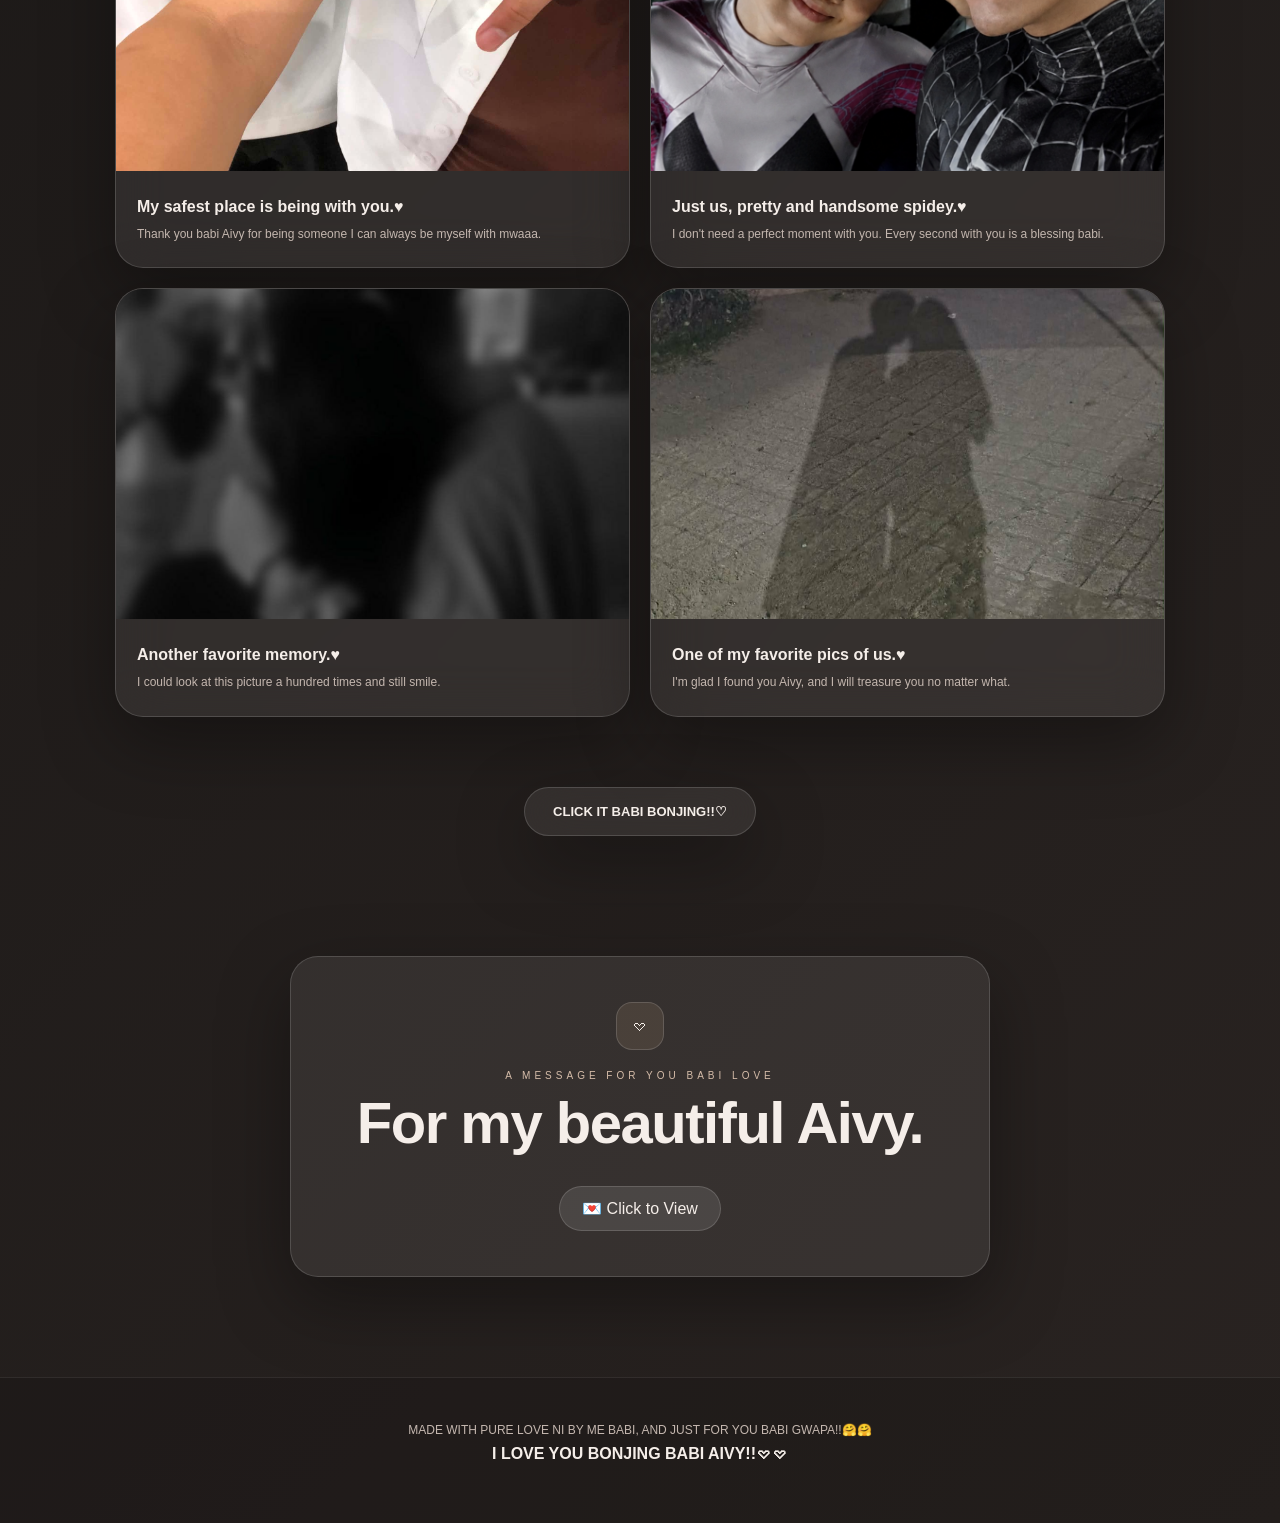
==== commit b5c525ad: "Update dylan_index.html" ====
--- a/dylan_index.html
+++ b/dylan_index.html
@@ -1,5 +1,4 @@
 <!DOCTYPE html>
-
 <html lang="en">
 
 <head>
@@ -64,7 +63,9 @@
         </div>
 
 
-        <audio id="music" loop preload="auto">
+        <audio id="music"
+               loop
+               preload="auto">
 
             <source
                 src="palayo_sa_mundo.mp3"
@@ -314,6 +315,7 @@
 
         <div class="memory-popup-card">
 
+
             <button
                 type="button"
                 class="memory-close"
@@ -372,30 +374,38 @@
                     data-message="Awwwww that small shy rubbing sa iyang hands huhu. Cute nimo Aivy byang ueyyy until now samot ka buyag akong asawa mwaaa. Stay cute, positive, kind and beautiful heart babi. I love you very muchieee babii. HAPPY BIRTHDAY GWAPAA BONJING BYANG, enjoy your 20th birthday babi!!">
 
 
-                <!-- VIDEO -->
-<button
-    type="button"
-    class="video-card"
-    id="videoCard"
-    aria-label="Play birthday video">
-
-    <video
-        id="videoPreview"
-        muted
-        playsinline
-        preload="metadata">
-
-        <source
-            src="VID_20260828_185823_873.mp4"
-            type="video/mp4">
-
-    </video>
-
-    <div class="video-play-icon">
-        ▶
+                <!-- VIDEO IN EMPTY RIGHT SIDE -->
+                <button
+                    type="button"
+                    class="video-card"
+                    id="videoCard"
+                    aria-label="Play birthday video">
+
+                    <video
+                        id="videoPreview"
+                        muted
+                        playsinline
+                        preload="metadata">
+
+                        <source
+                            src="VID_20260828_185823_873.mp4"
+                            type="video/mp4">
+
+                    </video>
+
+                    <div class="video-play-icon">
+                        ▶
+                    </div>
+
+                </button>
+
+
+            </div>
+
+        </div>
+
     </div>
 
-</button>
 
     <!-- EXPANDED IMAGE VIEWER -->
     <div class="image-viewer"
@@ -414,7 +424,6 @@
             </button>
 
 
-            <!-- FULL IMAGE -->
             <div class="expanded-image-area">
 
                 <img
@@ -425,7 +434,6 @@
             </div>
 
 
-            <!-- LETTER -->
             <div class="expanded-letter">
 
                 <p class="expanded-label">
@@ -458,35 +466,38 @@
     </div>
 
 
-    <!-- VIDEO VIEWER -->
-<div
-    class="video-viewer"
-    id="videoViewer">
-
-    <button
-        type="button"
-        class="video-viewer-close"
-        id="videoViewerClose">
-
-        ×
-
-    </button>
-
-
-    <video
-        id="fullVideo"
-        controls
-        playsinline>
-
-        <source
-            src="VID_20260828_185823_873.mp4"
-            type="video/mp4">
-
-        Your browser does not support video.
-
-    </video>
-
-</div>
+    <!-- FULL VIDEO VIEWER -->
+    <div
+        class="video-viewer"
+        id="videoViewer">
+
+
+        <button
+            type="button"
+            class="video-viewer-close"
+            id="videoViewerClose">
+
+            ×
+
+        </button>
+
+
+        <video
+            id="fullVideo"
+            controls
+            playsinline
+            preload="metadata">
+
+            <source
+                src="VID_20260828_185823_873.mp4"
+                type="video/mp4">
+
+            Your browser does not support video.
+
+        </video>
+
+
+    </div>
 
 
     <!-- LOVE MESSAGE -->
@@ -585,4 +596,4 @@
 
 </body>
 
-                    </html>
+</html>
